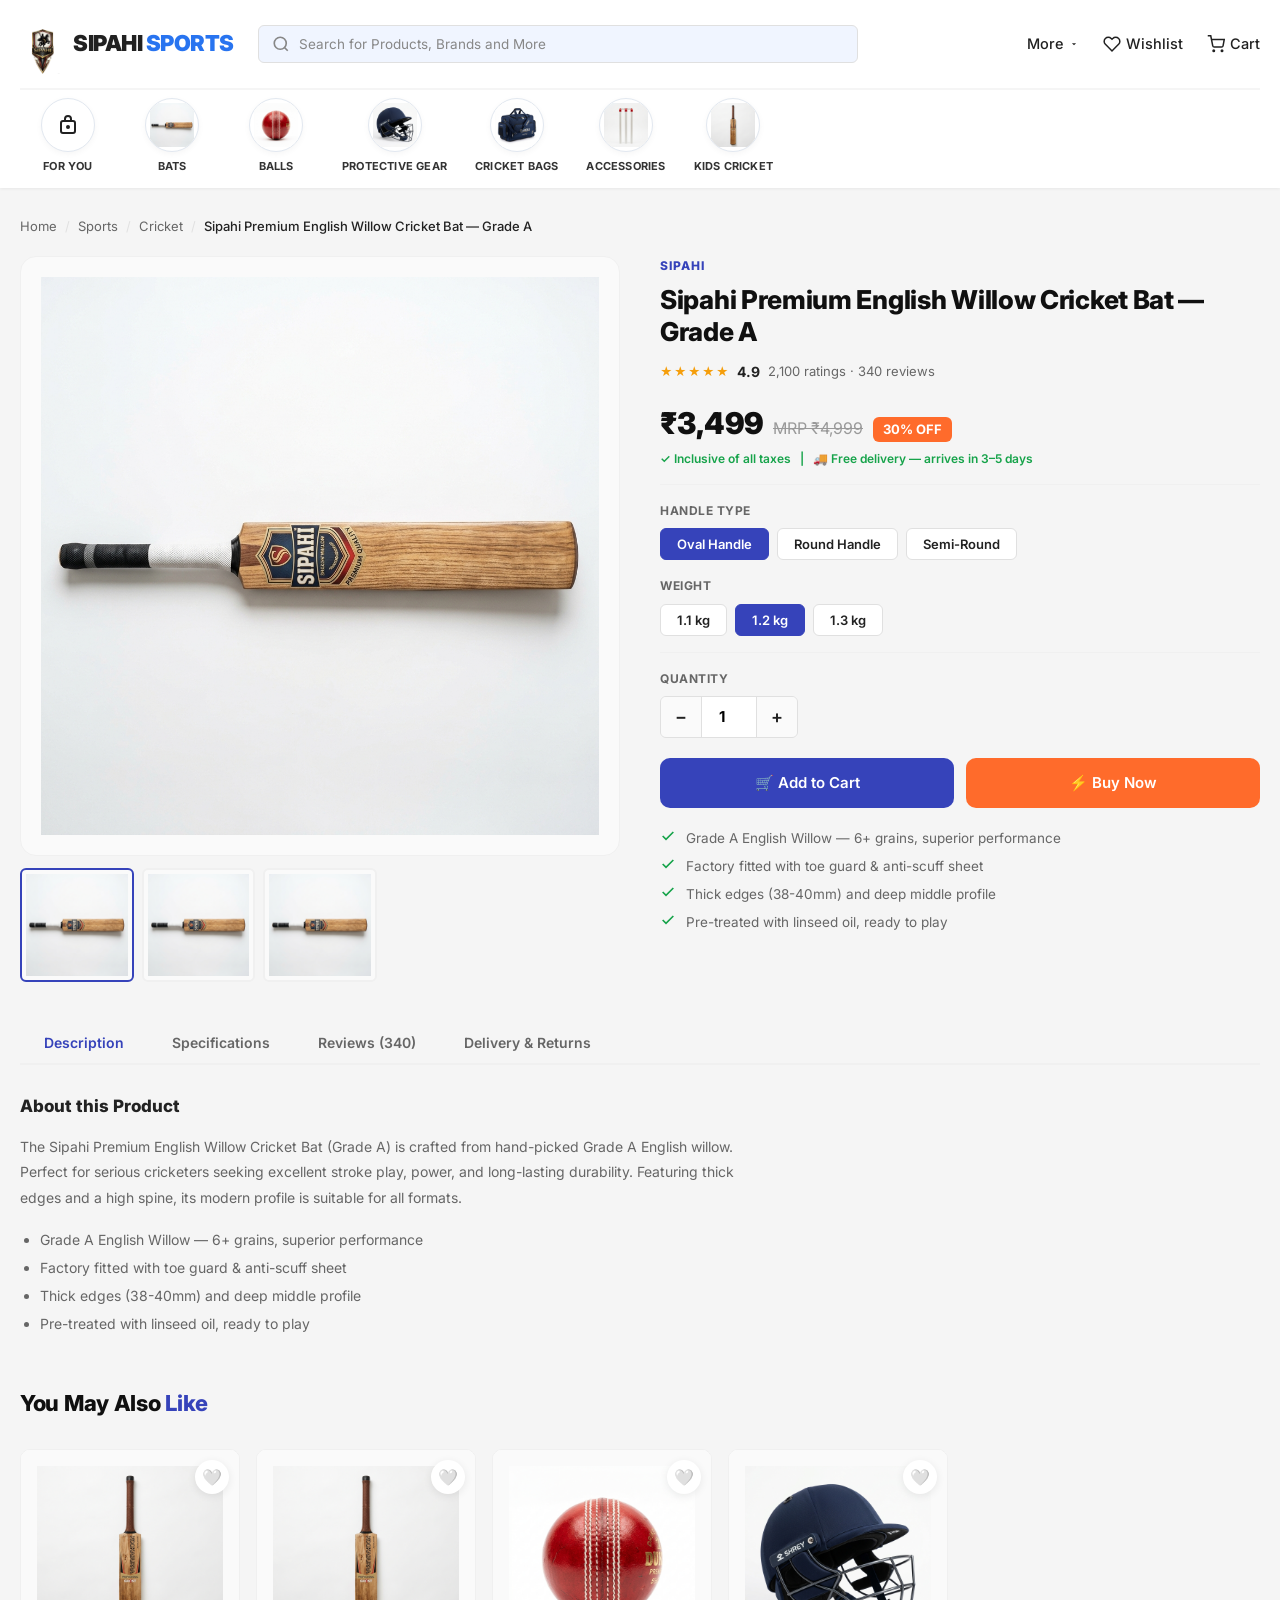
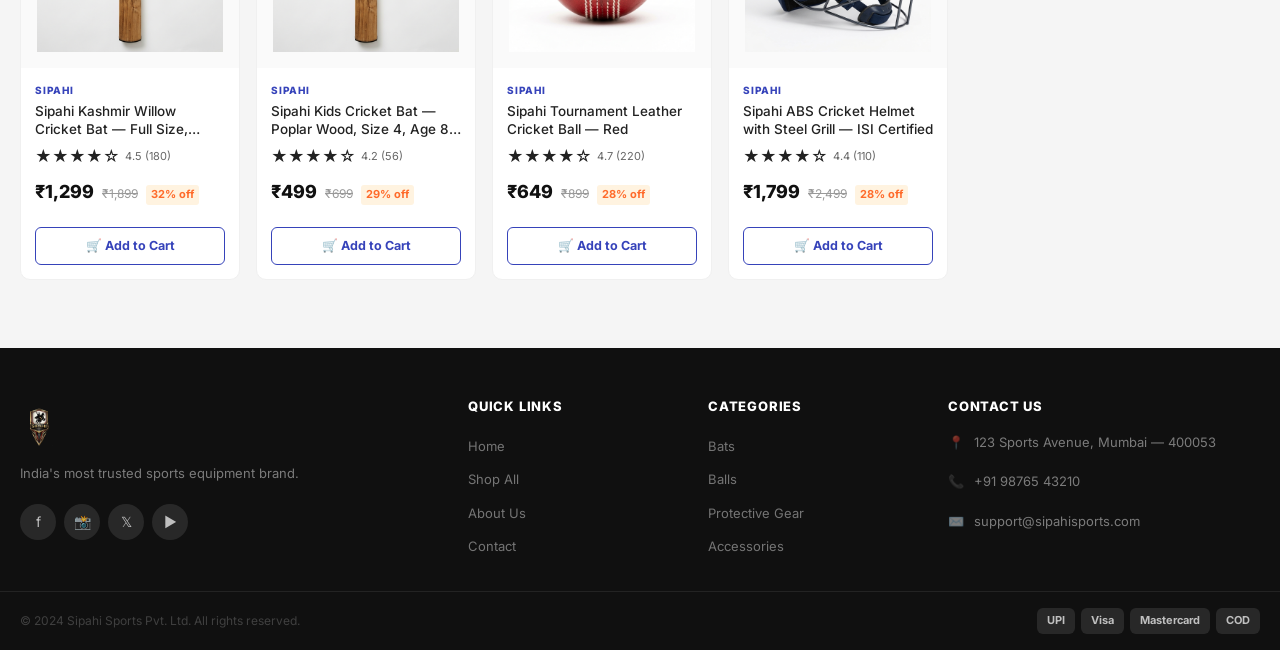
==== shop-detail.html @ c5bd9776 "initial commit: Sipahi Sports website with Flipkart-style design and clean assets" ====
<!DOCTYPE html>
<html lang="en">
<head>
  <meta charset="UTF-8">
  <meta name="viewport" content="width=device-width, initial-scale=1.0">
  <title>Sipahi Premium English Willow Cricket Bat — Sipahi Sports</title>
  <meta name="description" content="Buy the Sipahi Premium English Willow Cricket Bat Grade A online. Professional-grade bat with toe guard, anti-scuff sheet, and 2-year warranty. ₹3,499.">
  <link rel="icon" href="images/icon/favicon.png">
  <link rel="stylesheet" href="stylesheets/sipahi.css">
</head>
<body>

<div class="toast-container" id="toast-container"></div>

<!-- ── HEADER ── -->
<header class="site-header" id="site-header">
  <div class="container">
    <!-- Main Header Row -->
    <div class="header-main">
      <div class="header-inner">
        <!-- Brand Logo (Flipkart-style but for Sipahi Sports) -->
        <a href="index.html" class="site-logo">
          <img src="images/logo-client.png" alt="Sipahi Sports" style="height:60px;" onerror="this.style.display='none'">
          <span class="site-logo-text" style="display:inline-block; font-size:22px; font-weight:900; letter-spacing:-0.5px; color:#212121; margin-left:8px;">SIPAHI <span style="color:#2874f0;">SPORTS</span></span>
        </a>

        <!-- Hamburger menu for mobile navigation -->
        <button class="mobile-toggle" id="mobile-toggle" aria-label="Menu" style="display:none;">
          <span></span><span></span><span></span>
        </button>

        <!-- Search Bar -->
        <div class="header-search-wrapper">
          <svg class="header-search-icon" width="18" height="18" fill="none" stroke="currentColor" stroke-width="2.2" viewBox="0 0 24 24"><circle cx="11" cy="11" r="8"/><line x1="21" y1="21" x2="16.65" y2="16.65"/></svg>
          <input type="text" class="header-search-input" id="header-search" placeholder="Search for Products, Brands and More" autocomplete="off">
        </div>

        <!-- Header Actions (More, Wishlist, Cart) -->
        <div class="header-actions-flip">
          <!-- More Dropdown -->
          <div class="action-item-flip more-dropdown-wrapper">
            <span>More</span>
            <svg class="arrow-down" width="10" height="10" fill="currentColor" viewBox="0 0 24 24"><path d="M7 10l5 5 5-5H7z"/></svg>
            <div class="dropdown-menu-flip">
              <a href="contact.html">Customer Care</a>
              <a href="about.html">About Us</a>
              <a href="contact.html">Contact Us</a>
            </div>
          </div>

          <!-- Wishlist Icon -->
          <a href="wishlist.html" class="action-item-flip wishlist-action-flip">
            <svg width="20" height="20" fill="none" stroke="currentColor" stroke-width="2" viewBox="0 0 24 24">
              <path d="M20.84 4.61a5.5 5.5 0 0 0-7.78 0L12 5.67l-1.06-1.06a5.5 5.5 0 0 0-7.78 7.78l1.06 1.06L12 21.23l7.78-7.78 1.06-1.06a5.5 5.5 0 0 0 0-7.78z"/>
            </svg>
            <span>Wishlist</span>
            <span class="wishlist-badge-flip" id="wishlist-count" style="display:none">0</span>
          </a>

          <!-- Cart Icon -->
          <a href="view-cart.html" class="action-item-flip cart-action-flip">
            <svg width="20" height="20" fill="none" stroke="currentColor" stroke-width="2" viewBox="0 0 24 24"><circle cx="9" cy="21" r="1"/><circle cx="20" cy="21" r="1"/><path d="M1 1h4l2.68 13.39a2 2 0 0 0 2 1.61h9.72a2 2 0 0 0 2-1.61L23 6H6"/></svg>
            <span>Cart</span>
            <span class="cart-badge-flip" id="cart-count" style="display:none">0</span>
          </a>
        </div>
      </div>
    </div>

    <!-- Row 3: Categories Bar (sub-nav) -->
    <nav class="sub-nav">
      <ul class="sub-nav-list-flip">
        <li>
          <a href="index.html" class="category-item-flip ">
            <div class="icon-wrapper">
              <svg viewBox="0 0 24 24" width="24" height="24" stroke="currentColor">
                <rect x="5" y="8" width="14" height="12" rx="2" ry="2" />
                <path d="M9 8V6a3 3 0 0 1 6 0v2" stroke="#212121" stroke-width="2" />
                <circle cx="12" cy="14" r="2" fill="#212121" stroke="none" />
              </svg>
            </div>
            <span class="category-label">For You</span>
          </a>
        </li>
        <li>
          <a href="shop-list.html?cat=bats" class="category-item-flip ">
            <div class="icon-wrapper">
              <img src="images/product/cricket-bat.png" alt="Bats" />
            </div>
            <span class="category-label">Bats</span>
          </a>
        </li>
        <li>
          <a href="shop-list.html?cat=balls" class="category-item-flip ">
            <div class="icon-wrapper">
              <img src="images/product/cricket-ball.png" alt="Balls" />
            </div>
            <span class="category-label">Balls</span>
          </a>
        </li>
        <li>
          <a href="shop-list.html?cat=protective" class="category-item-flip ">
            <div class="icon-wrapper">
              <img src="images/product/cricket-helmet.png" alt="Protective Gear" />
            </div>
            <span class="category-label">Protective Gear</span>
          </a>
        </li>
        <li>
          <a href="shop-list.html?cat=bags" class="category-item-flip ">
            <div class="icon-wrapper">
              <img src="images/product/cricket-bag.png" alt="Cricket Bags" />
            </div>
            <span class="category-label">Cricket Bags</span>
          </a>
        </li>
        <li>
          <a href="shop-list.html?cat=accessories" class="category-item-flip ">
            <div class="icon-wrapper">
              <img src="images/product/cricket-stumps.png" alt="Accessories" />
            </div>
            <span class="category-label">Accessories</span>
          </a>
        </li>
        <li>
          <a href="shop-list.html?cat=kids" class="category-item-flip ">
            <div class="icon-wrapper">
              <img src="images/product/cricket-bat-kw.png" alt="Kids Cricket" />
            </div>
            <span class="category-label">Kids Cricket</span>
          </a>
        </li>
      </ul>
    </nav>
  </div>
</header>

<div class="mobile-nav" id="mobile-nav">
  <div class="mobile-nav-overlay"></div>
  <div class="mobile-nav-drawer">
    <div class="mobile-nav-close"><button id="mobile-nav-close" class="btn btn-ghost btn-sm">✕ Close</button></div>
    <ul>
      <li><a href="index.html">🏠 Home</a></li>
      <li><a href="shop-list.html">🏷️ All Sports</a></li>
      <li><a href="shop-list.html?cat=cricket">🏏 Cricket</a></li>
      <li><a href="view-cart.html">🛒 My Cart</a></li>
    </ul>
  </div>
</div>

<!-- ── PRODUCT DETAIL ── -->
<main class="detail-page">
  <div class="container">

    <!-- Breadcrumb -->
    <div class="breadcrumb">
      <a href="index.html">Home</a>
      <span class="sep">/</span>
      <a href="shop-list.html">Sports</a>
      <span class="sep">/</span>
      <a href="shop-list.html?cat=cricket">Cricket</a>
      <span class="sep">/</span>
      <span class="current">Premium English Willow Cricket Bat</span>
    </div>

    <div class="detail-layout">

      <!-- ── GALLERY ── -->
      <div class="gallery-section">
        <div class="gallery-main">
          <img src="images/product/product-detail-1.jpg" alt="Sipahi Premium English Willow Cricket Bat" id="gallery-main-img">
        </div>
        <div class="gallery-thumbs">
          <div class="gallery-thumb active" data-src="images/product/product-detail-1.jpg">
            <img src="images/product/product-detail-1.jpg" alt="View 1">
          </div>
          <div class="gallery-thumb" data-src="images/product/product-detail-2.jpg">
            <img src="images/product/product-detail-2.jpg" alt="View 2">
          </div>
          <div class="gallery-thumb" data-src="images/product/product-detail-3.jpg">
            <img src="images/product/product-detail-3.jpg" alt="View 3">
          </div>
          <div class="gallery-thumb" data-src="images/product/product-detail-4.jpg">
            <img src="images/product/product-detail-4.jpg" alt="View 4">
          </div>
          <div class="gallery-thumb" data-src="images/product/product-detail-5.jpg">
            <img src="images/product/product-detail-5.jpg" alt="View 5">
          </div>
        </div>
      </div>

      <!-- ── PRODUCT INFO ── -->
      <div class="detail-info" data-product="p1">
        <p class="detail-brand">SIPAHI</p>
        <h1 class="detail-name">Premium English Willow Cricket Bat — Grade A, Full Size</h1>

        <div class="detail-rating">
          <div class="stars">
            <span class="star filled">★</span><span class="star filled">★</span><span class="star filled">★</span><span class="star filled">★</span><span class="star filled">★</span>
          </div>
          <span style="font-size:14px;font-weight:700">4.9</span>
          <span style="font-size:13px;color:var(--text-muted)">2,100 ratings · 340 reviews</span>
        </div>

        <div class="detail-price">
          <span class="detail-price-now">₹3,499</span>
          <span class="detail-price-mrp">MRP ₹4,999</span>
          <span class="detail-price-off">30% OFF</span>
        </div>
        <p style="font-size:12px;color:var(--success);font-weight:600;margin-top:-14px;margin-bottom:16px">
          ✓ Inclusive of all taxes &nbsp; | &nbsp; 🚚 Free delivery — arrives in 3–5 days
        </p>

        <div class="detail-divider"></div>

        <!-- Handle Type -->
        <p class="variant-label">Handle Type</p>
        <div class="variant-options">
          <button class="variant-btn active">Oval Handle</button>
          <button class="variant-btn">Round Handle</button>
          <button class="variant-btn">Semi-Round</button>
        </div>

        <!-- Weight -->
        <p class="variant-label">Weight</p>
        <div class="variant-options">
          <button class="variant-btn">1.1 kg</button>
          <button class="variant-btn active">1.2 kg</button>
          <button class="variant-btn">1.3 kg</button>
        </div>

        <div class="detail-divider"></div>

        <!-- Quantity -->
        <p class="qty-label">Quantity</p>
        <div class="qty-picker" data-qty-picker>
          <button class="qty-btn" data-qty-minus>−</button>
          <input class="qty-val" type="number" value="1" min="1" max="99" data-qty-val>
          <button class="qty-btn" data-qty-plus>+</button>
        </div>

        <!-- CTA Buttons -->
        <div class="detail-actions">
        <button class="btn btn-primary btn-lg" id="detail-add-cart"
          data-product-id="p1"
          data-product-name="Sipahi Premium English Willow Cricket Bat Grade A"
          data-product-price="3499"
          data-product-mrp="4999"
          data-product-img="images/product/cricket-bat.png">
          🛒 Add to Cart
        </button>
          <button class="btn btn-accent btn-lg" onclick="window.location.href='check-out.html'">
            ⚡ Buy Now
          </button>
        </div>

        <!-- Features -->
        <div class="detail-features">
          <div class="detail-feature">
            <svg width="16" height="16" fill="none" stroke="currentColor" stroke-width="2.5" viewBox="0 0 24 24"><polyline points="20 6 9 17 4 12"/></svg>
            <span>Grade A English Willow — 6+ grains, superior performance</span>
          </div>
          <div class="detail-feature">
            <svg width="16" height="16" fill="none" stroke="currentColor" stroke-width="2.5" viewBox="0 0 24 24"><polyline points="20 6 9 17 4 12"/></svg>
            <span>Factory fitted with toe guard &amp; anti-scuff sheet</span>
          </div>
          <div class="detail-feature">
            <svg width="16" height="16" fill="none" stroke="currentColor" stroke-width="2.5" viewBox="0 0 24 24"><polyline points="20 6 9 17 4 12"/></svg>
            <span>Free delivery on orders above ₹999</span>
          </div>
          <div class="detail-feature">
            <svg width="16" height="16" fill="none" stroke="currentColor" stroke-width="2.5" viewBox="0 0 24 24"><polyline points="20 6 9 17 4 12"/></svg>
            <span>30-day easy returns &amp; 2-year manufacturer warranty</span>
          </div>
          <div class="detail-feature">
            <svg width="16" height="16" fill="none" stroke="currentColor" stroke-width="2.5" viewBox="0 0 24 24"><polyline points="20 6 9 17 4 12"/></svg>
            <span>Linseed oil pre-treated, ready to play</span>
          </div>
        </div>

      </div><!-- /detail-info -->
    </div><!-- /detail-layout -->

    <!-- ── TABS ── -->
    <div class="detail-tabs">
      <div class="tab-list" data-tab-group="product-tabs">
        <button class="tab-btn active" data-tab-btn="description">Description</button>
        <button class="tab-btn" data-tab-btn="specs">Specifications</button>
        <button class="tab-btn" data-tab-btn="reviews">Reviews (340)</button>
        <button class="tab-btn" data-tab-btn="delivery">Delivery & Returns</button>
      </div>

      <!-- Description -->
      <div class="tab-panel active" data-tab-panel="product-tabs" data-tab="description">
        <div style="max-width:720px">
          <h3 style="font-size:17px;font-weight:800;margin-bottom:14px">About this Bat</h3>
          <p style="font-size:14px;color:var(--text-muted);line-height:1.8;margin-bottom:16px">
            The <strong>Sipahi Premium English Willow Cricket Bat Grade A</strong> is crafted from hand-picked Grade A English willow sourced from the finest suppliers. It's designed for serious cricketers who demand superior stroke play, better wood quality, and greater longevity.
          </p>
          <p style="font-size:14px;color:var(--text-muted);line-height:1.8;margin-bottom:16px">
            Each bat undergoes a rigorous 14-step quality check before it reaches you. The thick edges and a high spine profile make this bat perfect for modern T20 stroke play while maintaining the classic driving capability needed for Test cricket.
          </p>
          <ul style="font-size:14px;color:var(--text-muted);line-height:2;padding-left:20px;list-style:disc">
            <li>Premium Grade A English willow with 6+ grains</li>
            <li>High spine profile for maximum power</li>
            <li>Factory fitted anti-scuff sheet & toe guard</li>
            <li>Pre-oiled with natural linseed oil</li>
            <li>Comes with protective bag & bat cover</li>
            <li>Suitable for leather ball cricket</li>
            <li>Knocking recommended before use</li>
          </ul>
        </div>
      </div>

      <!-- Specs -->
      <div class="tab-panel" data-tab-panel="product-tabs" data-tab="specs">
        <table class="specs-table" style="max-width:640px">
          <tbody>
            <tr><td>Brand</td><td>Sipahi Sports</td></tr>
            <tr><td>Material</td><td>Grade A English Willow</td></tr>
            <tr><td>Size</td><td>Full Size (Size 6 / Men's)</td></tr>
            <tr><td>Weight</td><td>1.1 kg / 1.2 kg / 1.3 kg (choose above)</td></tr>
            <tr><td>Handle Type</td><td>Oval / Round / Semi-Round</td></tr>
            <tr><td>Spine Height</td><td>High Spine (58–62mm)</td></tr>
            <tr><td>Edges</td><td>42–44mm</td></tr>
            <tr><td>Grains</td><td>6+ grains</td></tr>
            <tr><td>Toe Guard</td><td>Yes, factory-fitted</td></tr>
            <tr><td>Anti-Scuff Sheet</td><td>Yes, transparent PVC</td></tr>
            <tr><td>Grip</td><td>Premium octopus grip</td></tr>
            <tr><td>Suitable For</td><td>Leather ball cricket (club / professional)</td></tr>
            <tr><td>Warranty</td><td>2 Years (manufacturing defects)</td></tr>
            <tr><td>Country of Origin</td><td>India</td></tr>
            <tr><td>SKU</td><td>SIP-CRK-BAT-001-A</td></tr>
          </tbody>
        </table>
      </div>

      <!-- Reviews -->
      <div class="tab-panel" data-tab-panel="product-tabs" data-tab="reviews">
        <!-- Summary -->
        <div style="display:flex;gap:32px;align-items:center;margin-bottom:28px;padding:20px;background:var(--bg-section);border-radius:var(--radius-md);flex-wrap:wrap">
          <div style="text-align:center">
            <div style="font-size:56px;font-weight:900;color:var(--dark);line-height:1">4.9</div>
            <div class="stars" style="justify-content:center;font-size:18px;margin:6px 0">
              <span class="star filled">★</span><span class="star filled">★</span><span class="star filled">★</span><span class="star filled">★</span><span class="star filled">★</span>
            </div>
            <div style="font-size:12px;color:var(--text-muted)">2,100 ratings</div>
          </div>
          <div style="flex:1;min-width:200px">
            <div style="display:flex;align-items:center;gap:8px;margin-bottom:6px"><span style="font-size:12px;width:30px">5★</span><div style="flex:1;height:6px;background:var(--border);border-radius:3px;overflow:hidden"><div style="width:85%;height:100%;background:#F59E0B;border-radius:3px"></div></div><span style="font-size:12px;color:var(--text-muted);width:30px">85%</span></div>
            <div style="display:flex;align-items:center;gap:8px;margin-bottom:6px"><span style="font-size:12px;width:30px">4★</span><div style="flex:1;height:6px;background:var(--border);border-radius:3px;overflow:hidden"><div style="width:10%;height:100%;background:#F59E0B;border-radius:3px"></div></div><span style="font-size:12px;color:var(--text-muted);width:30px">10%</span></div>
            <div style="display:flex;align-items:center;gap:8px;margin-bottom:6px"><span style="font-size:12px;width:30px">3★</span><div style="flex:1;height:6px;background:var(--border);border-radius:3px;overflow:hidden"><div style="width:3%;height:100%;background:#F59E0B;border-radius:3px"></div></div><span style="font-size:12px;color:var(--text-muted);width:30px">3%</span></div>
            <div style="display:flex;align-items:center;gap:8px;margin-bottom:6px"><span style="font-size:12px;width:30px">2★</span><div style="flex:1;height:6px;background:var(--border);border-radius:3px;overflow:hidden"><div style="width:1%;height:100%;background:#F59E0B;border-radius:3px"></div></div><span style="font-size:12px;color:var(--text-muted);width:30px">1%</span></div>
            <div style="display:flex;align-items:center;gap:8px"><span style="font-size:12px;width:30px">1★</span><div style="flex:1;height:6px;background:var(--border);border-radius:3px;overflow:hidden"><div style="width:1%;height:100%;background:#F59E0B;border-radius:3px"></div></div><span style="font-size:12px;color:var(--text-muted);width:30px">1%</span></div>
          </div>
        </div>

        <div class="review-card">
          <div class="review-header">
            <img class="reviewer-avatar" src="images/product/review-1.jpg" alt="Rohan Sharma">
            <div>
              <div class="reviewer-name">Rohan Sharma</div>
              <div class="stars" style="font-size:13px"><span class="star filled">★</span><span class="star filled">★</span><span class="star filled">★</span><span class="star filled">★</span><span class="star filled">★</span></div>
              <div class="review-date">Verified Purchase · June 2024</div>
            </div>
          </div>
          <p class="review-body">Excellent bat! The willow quality is outstanding — I can feel the difference from my previous bat immediately. Great pickup weight and the anti-scuff sheet came pre-applied. Highly recommend for any serious cricketer!</p>
        </div>

        <div class="review-card">
          <div class="review-header">
            <img class="reviewer-avatar" src="images/product/review-2.jpg" alt="Priya Patel">
            <div>
              <div class="reviewer-name">Priya Patel</div>
              <div class="stars" style="font-size:13px"><span class="star filled">★</span><span class="star filled">★</span><span class="star filled">★</span><span class="star filled">★</span><span class="star half">★</span></div>
              <div class="review-date">Verified Purchase · May 2024</div>
            </div>
          </div>
          <p class="review-body">Bought this for club cricket and it's been fantastic. The packaging was very professional and the bat came with a protective sleeve. Great value for money at this price point.</p>
        </div>

        <div class="review-card">
          <div class="review-header">
            <img class="reviewer-avatar" src="images/product/review-3.jpg" alt="Arjun Mehta">
            <div>
              <div class="reviewer-name">Arjun Mehta</div>
              <div class="stars" style="font-size:13px"><span class="star filled">★</span><span class="star filled">★</span><span class="star filled">★</span><span class="star filled">★</span><span class="star filled">★</span></div>
              <div class="review-date">Verified Purchase · April 2024</div>
            </div>
          </div>
          <p class="review-body">I've used many bats over the years — this Sipahi Grade A is genuinely one of the best. The grains are perfect, the willow is springy, and the knock-out time was minimal. Delivery was fast too!</p>
        </div>
      </div>

      <!-- Delivery -->
      <div class="tab-panel" data-tab-panel="product-tabs" data-tab="delivery">
        <div style="max-width:600px;display:flex;flex-direction:column;gap:20px">
          <div style="padding:20px;background:var(--bg-section);border-radius:var(--radius-md);border-left:4px solid var(--primary)">
            <h4 style="font-weight:800;margin-bottom:8px">🚚 Delivery</h4>
            <p style="font-size:14px;color:var(--text-muted);line-height:1.7">Free delivery on orders above ₹999. Standard delivery in 3–5 business days across India. Express delivery (1–2 days) available at ₹149 extra for metro cities.</p>
          </div>
          <div style="padding:20px;background:var(--bg-section);border-radius:var(--radius-md);border-left:4px solid var(--success)">
            <h4 style="font-weight:800;margin-bottom:8px">🔄 Returns</h4>
            <p style="font-size:14px;color:var(--text-muted);line-height:1.7">30-day easy return policy. If you're not satisfied for any reason, return the unused product in original packaging for a full refund or exchange. No questions asked.</p>
          </div>
          <div style="padding:20px;background:var(--bg-section);border-radius:var(--radius-md);border-left:4px solid var(--warning)">
            <h4 style="font-weight:800;margin-bottom:8px">🛡️ Warranty</h4>
            <p style="font-size:14px;color:var(--text-muted);line-height:1.7">2-year manufacturer warranty against manufacturing defects. Normal wear and tear, knocking damage, or misuse are not covered under warranty.</p>
          </div>
        </div>
      </div>

    </div><!-- /detail-tabs -->

    <!-- ── RELATED PRODUCTS ── -->
    <div style="margin-top:48px">
      <div class="section-header">
        <h2 class="section-title">You May Also <span>Like</span></h2>
      </div>
      <div class="scroll-products">
        <div class="product-card" data-product="p2">
          <a href="shop-detail.html?id=p2" class="product-link"></a>
          <div class="product-img-wrap"><button class="product-wishlist" data-product-id="p2" data-product-name="Sipahi Tournament Leather Cricket Ball" data-product-price="649" data-product-mrp="899" data-product-img="images/product/cricket-ball.png">🤍</button><img src="images/product/cricket-ball.png" alt="Cricket Ball" loading="lazy"></div>
          <div class="product-body">
            <p class="product-brand">SIPAHI</p><h3 class="product-name">Tournament Leather Cricket Ball</h3>
            <div class="product-price"><span class="price-now">₹649</span><span class="price-mrp">₹899</span></div>
          </div>
          <div class="product-footer"><button class="btn-add-cart" data-product-id="p2" data-product-name="Sipahi Tournament Leather Cricket Ball" data-product-price="649" data-product-mrp="899" data-product-img="images/product/cricket-ball.png">Add to Cart</button></div>
        </div>
        <div class="product-card" data-product="p4">
          <a href="shop-detail.html?id=p4" class="product-link"></a>
          <div class="product-img-wrap"><button class="product-wishlist" data-product-id="p4" data-product-name="Sipahi Leather Batting Gloves" data-product-price="649" data-product-mrp="899" data-product-img="images/product/cricket-gloves.png">🤍</button><img src="images/product/cricket-gloves.png" alt="Batting Gloves" loading="lazy"></div>
          <div class="product-body">
            <p class="product-brand">SIPAHI</p><h3 class="product-name">Leather Batting Gloves</h3>
            <div class="product-price"><span class="price-now">₹649</span><span class="price-mrp">₹899</span></div>
          </div>
          <div class="product-footer"><button class="btn-add-cart" data-product-id="p4" data-product-name="Sipahi Leather Batting Gloves" data-product-price="649" data-product-mrp="899" data-product-img="images/product/cricket-gloves.png">Add to Cart</button></div>
        </div>
        <div class="product-card" data-product="p5">
          <a href="shop-detail.html?id=p5" class="product-link"></a>
          <div class="product-img-wrap"><button class="product-wishlist" data-product-id="p5" data-product-name="Sipahi Pro Batting Pads" data-product-price="999" data-product-mrp="1399" data-product-img="images/product/cricket-pads.png">🤍</button><img src="images/product/cricket-pads.png" alt="Batting Pads" loading="lazy"></div>
          <div class="product-body">
            <p class="product-brand">SIPAHI</p><h3 class="product-name">Pro Batting Pads — EVA Foam</h3>
            <div class="product-price"><span class="price-now">₹999</span><span class="price-mrp">₹1,399</span></div>
          </div>
          <div class="product-footer"><button class="btn-add-cart" data-product-id="p5" data-product-name="Sipahi Pro Batting Pads" data-product-price="999" data-product-mrp="1399" data-product-img="images/product/cricket-pads.png">Add to Cart</button></div>
        </div>
        <div class="product-card" data-product="p3">
          <a href="shop-detail.html?id=p3" class="product-link"></a>
          <div class="product-img-wrap"><button class="product-wishlist" data-product-id="p3" data-product-name="Sipahi ABS Cricket Helmet" data-product-price="1799" data-product-mrp="2499" data-product-img="images/product/cricket-helmet.png">🤍</button><img src="images/product/cricket-helmet.png" alt="Cricket Helmet" loading="lazy"></div>
          <div class="product-body">
            <p class="product-brand">SIPAHI</p><h3 class="product-name">ABS Cricket Helmet with Steel Grill</h3>
            <div class="product-price"><span class="price-now">₹1,799</span><span class="price-mrp">₹2,499</span></div>
          </div>
          <div class="product-footer"><button class="btn-add-cart" data-product-id="p3" data-product-name="Sipahi ABS Cricket Helmet" data-product-price="1799" data-product-mrp="2499" data-product-img="images/product/cricket-helmet.png">Add to Cart</button></div>
        </div>
      </div>
    </div>

  </div><!-- /container -->
</main>

<!-- ── FOOTER ── -->
<footer class="site-footer">
  <div class="footer-top">
    <div class="container">
      <div class="footer-grid">
        <div class="footer-brand">
          <img src="images/logo-client.png" alt="Sipahi Sports">
          <p>India's most trusted sports equipment brand.</p>
          <div class="social-links">
            <a href="#" class="social-link">f</a>
            <a href="#" class="social-link">📸</a>
            <a href="#" class="social-link">𝕏</a>
            <a href="#" class="social-link">▶</a>
          </div>
        </div>
        <div class="footer-col">
          <h4>Quick Links</h4>
          <ul>
            <li><a href="index.html">Home</a></li>
            <li><a href="shop-list.html">Shop All</a></li>
            <li><a href="about.html">About Us</a></li>
            <li><a href="contact.html">Contact</a></li>
          </ul>
        </div>
        <div class="footer-col">
          <h4>Categories</h4>
          <ul>
            <li><a href="shop-list.html?cat=bats">Bats</a></li>
            <li><a href="shop-list.html?cat=balls">Balls</a></li>
            <li><a href="shop-list.html?cat=protective">Protective Gear</a></li>
            <li><a href="shop-list.html?cat=accessories">Accessories</a></li>
          </ul>
        </div>
        <div class="footer-col">
          <h4>Contact Us</h4>
          <address>
            <div class="footer-contact-item"><span>📍</span><span>123 Sports Avenue, Mumbai — 400053</span></div>
            <div class="footer-contact-item"><span>📞</span><span>+91 98765 43210</span></div>
            <div class="footer-contact-item"><span>✉️</span><span>support@sipahisports.com</span></div>
          </address>
        </div>
      </div>
    </div>
  </div>
  <div class="footer-bottom">
    <div class="container" style="display:flex;align-items:center;justify-content:space-between;flex-wrap:wrap;gap:12px">
      <p>© 2024 Sipahi Sports Pvt. Ltd. All rights reserved.</p>
      <div class="footer-payment">
        <span class="payment-chip">UPI</span><span class="payment-chip">Visa</span><span class="payment-chip">Mastercard</span><span class="payment-chip">COD</span>
      </div>
    </div>
  </div>
</footer>

<button class="scroll-top" id="scroll-top" aria-label="Scroll to top">↑</button>
<script src="javascript/sipahi.js"></script>
</body>
</html>
---- stylesheets/sipahi.css ----
/* ============================================================
   SIPAHI SPORTS — Main Stylesheet
   Inspired by Decathlon.in | Modern, Clean, Fast
   ============================================================ */

@import url('https://fonts.googleapis.com/css2?family=Inter:wght@300;400;500;600;700;800;900&display=swap');

/* ── 1. CSS VARIABLES ─────────────────────────────────────── */
:root {
  --primary:       #3643BA;
  --primary-dark:  #2a34a0;
  --primary-light: #eef0fa;
  --accent:        #FF6B2B;
  --accent-dark:   #e05a1e;
  --success:       #16a34a;
  --warning:       #f59e0b;
  --danger:        #dc2626;

  --dark:          #101010;
  --text:          #222222;
  --text-muted:    #666666;
  --text-light:    #999999;

  --bg:            #F5F5F5;
  --bg-section:    #FAFAFA;
  --white:         #FFFFFF;
  --border:        #E0E0E0;
  --border-light:  #F0F0F0;

  --shadow-xs: 0 1px 2px rgba(0,0,0,0.06);
  --shadow-sm: 0 2px 8px rgba(0,0,0,0.08);
  --shadow-md: 0 4px 16px rgba(0,0,0,0.12);
  --shadow-lg: 0 8px 32px rgba(0,0,0,0.16);
  --shadow-xl: 0 16px 48px rgba(0,0,0,0.18);

  --radius-xs: 3px;
  --radius-sm: 6px;
  --radius-md: 10px;
  --radius-lg: 16px;
  --radius-xl: 24px;
  --radius-full: 9999px;

  --transition: all 0.22s ease;
  --transition-slow: all 0.4s ease;

  --font: 'Inter', -apple-system, BlinkMacSystemFont, 'Segoe UI', sans-serif;

  --header-h: 88px;
  --subnav-h: 44px;
  --announce-h: 36px;
  --total-header: calc(var(--header-h) + var(--subnav-h) + var(--announce-h));
}

/* ── 2. RESET & BASE ──────────────────────────────────────── */
*, *::before, *::after { box-sizing: border-box; margin: 0; padding: 0; }

html { scroll-behavior: smooth; font-size: 16px; }

body {
  font-family: var(--font);
  color: var(--text);
  background: var(--bg);
  line-height: 1.6;
  -webkit-font-smoothing: antialiased;
  overflow-x: hidden;
}

a { color: inherit; text-decoration: none; transition: var(--transition); }
a:hover { color: var(--primary); }
img { max-width: 100%; display: block; }
ul { list-style: none; }
button { cursor: pointer; border: none; background: none; font-family: var(--font); }
input, select, textarea { font-family: var(--font); }

/* ── 3. UTILITY CLASSES ───────────────────────────────────── */
.container {
  width: 100%;
  max-width: 1280px;
  margin: 0 auto;
  padding: 0 20px;
}

.sr-only {
  position: absolute; width: 1px; height: 1px; overflow: hidden; clip: rect(0,0,0,0); white-space: nowrap;
}

.badge {
  display: inline-flex;
  align-items: center;
  padding: 2px 8px;
  border-radius: var(--radius-xs);
  font-size: 11px;
  font-weight: 700;
  letter-spacing: 0.3px;
  text-transform: uppercase;
}
.badge-sale   { background: #FFF3CD; color: #92400e; }
.badge-new    { background: #D1FAE5; color: #065f46; }
.badge-hot    { background: #FEE2E2; color: #991b1b; }
.badge-accent { background: var(--accent); color: #fff; }

.btn {
  display: inline-flex;
  align-items: center;
  justify-content: center;
  gap: 8px;
  padding: 10px 22px;
  border-radius: var(--radius-sm);
  font-size: 14px;
  font-weight: 600;
  transition: var(--transition);
  white-space: nowrap;
}
.btn-primary {
  background: var(--primary);
  color: #fff;
}
.btn-primary:hover {
  background: var(--primary-dark);
  color: #fff;
  transform: translateY(-1px);
  box-shadow: var(--shadow-md);
}
.btn-outline {
  background: transparent;
  color: var(--primary);
  border: 1.5px solid var(--primary);
}
.btn-outline:hover {
  background: var(--primary);
  color: #fff;
}
.btn-accent {
  background: var(--accent);
  color: #fff;
}
.btn-accent:hover {
  background: var(--accent-dark);
  color: #fff;
}
.btn-ghost {
  background: transparent;
  color: var(--text-muted);
  border: 1.5px solid var(--border);
}
.btn-ghost:hover {
  border-color: var(--primary);
  color: var(--primary);
}
.btn-lg  { padding: 14px 32px; font-size: 15px; border-radius: var(--radius-md); }
.btn-sm  { padding: 7px 14px; font-size: 12px; }
.btn-full { width: 100%; }

.section-header {
  display: flex;
  align-items: center;
  justify-content: space-between;
  margin-bottom: 28px;
  gap: 12px;
}
.section-title {
  font-size: 22px;
  font-weight: 800;
  color: var(--dark);
  letter-spacing: -0.3px;
}
.section-title span { color: var(--primary); }
.section-link {
  font-size: 13px;
  font-weight: 600;
  color: var(--primary);
  display: flex;
  align-items: center;
  gap: 4px;
}
.section-link:hover { color: var(--primary-dark); }

/* ── 4. ANNOUNCEMENT BAR ─────────────────────────────────── */
.announcement-bar {
  background: var(--primary);
  color: #fff;
  text-align: center;
  padding: 0 20px;
  height: var(--announce-h);
  display: flex;
  align-items: center;
  justify-content: center;
  font-size: 12.5px;
  font-weight: 500;
  letter-spacing: 0.2px;
  position: relative;
  z-index: 1001;
}
.announcement-bar a { color: #fff; text-decoration: underline; }

/* ── 5. HEADER (FLIPKART STYLE REDESIGN) ──────────────────── */
.site-header {
  position: sticky;
  top: 0;
  z-index: 1000;
  background: #fff;
  box-shadow: 0 1px 3px rgba(0,0,0,0.06);
  font-family: var(--font);
}

/* Main Navbar */
.header-main {
  padding: 14px 0; /* Slightly increased vertical padding for larger logo */
  display: flex;
  align-items: center;
  border-bottom: 1px solid #f5f5f5;
}
.header-inner {
  display: flex;
  align-items: center;
  width: 100%;
  gap: 24px;
}

/* Logo */
.site-logo {
  flex-shrink: 0;
  display: flex;
  align-items: center;
  gap: 0;
  text-decoration: none;
}
.site-logo img {
  height: 60px; /* Enlarged brand logo as requested */
  width: auto;
  object-fit: contain;
  display: block;
}

/* Search Bar Wrapper */
.header-search-wrapper {
  flex: 1;
  position: relative;
  max-width: 600px;
}
.header-search-icon {
  position: absolute;
  left: 14px;
  top: 50%;
  transform: translateY(-50%);
  color: #878787;
  pointer-events: none;
}
.header-search-input {
  width: 100%;
  height: 38px;
  padding: 0 16px 0 40px;
  border: 1px solid #e0e0e0;
  border-radius: 6px;
  font-size: 13.5px;
  background: #f0f5ff;
  color: #212121;
  outline: none;
  transition: all 0.2s ease;
}
.header-search-input:focus {
  background: #fff;
  border-color: #2874f0;
  box-shadow: 0 0 4px rgba(40,116,240,0.2);
}
.header-search-input::placeholder {
  color: #878787;
}

/* Actions */
.header-actions-flip {
  display: flex;
  align-items: center;
  gap: 24px;
  margin-left: auto;
}
.action-item-flip {
  display: flex;
  align-items: center;
  gap: 5px;
  color: #212121;
  font-size: 14.5px;
  font-weight: 500;
  cursor: pointer;
  position: relative;
  padding: 8px 0;
  transition: var(--transition);
}
.action-item-flip:hover {
  color: #2874f0;
}
.action-item-flip svg {
  width: 18px;
  height: 18px;
  stroke-width: 2px;
}
.action-item-flip .arrow-down {
  width: 10px;
  height: 10px;
  transition: transform 0.2s ease;
}
.action-item-flip:hover .arrow-down {
  transform: rotate(180deg);
}

/* Dropdown styling */
.dropdown-menu-flip {
  position: absolute;
  top: 100%;
  left: 50%;
  transform: translateX(-50%) translateY(10px);
  background: #fff;
  border-radius: 8px;
  box-shadow: 0 4px 16px rgba(0,0,0,0.12);
  border: 1px solid #e2e8f0;
  min-width: 150px;
  opacity: 0;
  visibility: hidden;
  transition: all 0.2s ease;
  z-index: 1002;
  overflow: hidden;
  padding: 4px 0;
}
.action-item-flip:hover .dropdown-menu-flip {
  opacity: 1;
  visibility: visible;
  transform: translateX(-50%) translateY(0);
}
.dropdown-menu-flip a {
  display: block;
  padding: 10px 16px;
  font-size: 13px;
  color: #333;
  font-weight: 500;
  transition: background 0.15s ease;
  white-space: nowrap;
}
.dropdown-menu-flip a:hover {
  background: #f0f5ff;
  color: #2874f0;
}

/* Cart & Wishlist Specific badges */
.cart-action-flip,
.wishlist-action-flip {
  position: relative;
  text-decoration: none;
}
.cart-badge-flip,
.wishlist-badge-flip {
  position: absolute;
  top: -2px;
  left: 10px;
  background: #ff6b2b;
  color: #fff;
  font-size: 9px;
  font-weight: 700;
  min-width: 16px;
  height: 16px;
  border-radius: 50%;
  display: flex;
  align-items: center;
  justify-content: center;
  padding: 0 3px;
  box-shadow: 0 1px 2px rgba(0,0,0,0.2);
}

/* Mobile Toggle in Header */
.mobile-toggle {
  display: none;
  flex-direction: column;
  gap: 4px;
  padding: 6px;
  cursor: pointer;
  background: transparent;
  border: none;
}
.mobile-toggle span {
  display: block;
  width: 20px;
  height: 2px;
  background: #212121;
  border-radius: 2px;
  transition: var(--transition);
}
.mobile-toggle.open span:nth-child(1) { transform: rotate(45deg) translate(4px,4px); }
.mobile-toggle.open span:nth-child(2) { opacity: 0; }
.mobile-toggle.open span:nth-child(3) { transform: rotate(-45deg) translate(4px,-4px); }

/* Category Sub Nav */
.sub-nav {
  background: #fff;
  border-top: 1px solid #f5f5f5;
  overflow-x: auto;
  scrollbar-width: none; /* Hide scrollbar for Firefox */
  padding: 8px 0 4px;
}
.sub-nav::-webkit-scrollbar {
  display: none; /* Hide scrollbar for Chrome, Safari and Opera */
}
.sub-nav-list-flip {
  display: flex;
  justify-content: flex-start; /* Start from the logo's bottom edge (left-aligned) */
  align-items: center;
  gap: 28px; /* Professional spacing between items */
  list-style: none;
  padding: 0 10px; /* Slight padding to align with logo's left edge */
  margin: 0;
  width: 100%;
}
.category-item-flip {
  display: flex;
  flex-direction: column;
  align-items: center;
  gap: 6px;
  text-align: center;
  cursor: pointer;
  position: relative;
  padding-bottom: 8px;
  text-decoration: none;
  min-width: 76px;
  transition: var(--transition);
}
.category-item-flip .icon-wrapper {
  position: relative;
  display: flex;
  align-items: center;
  justify-content: center;
  width: 54px; /* Circular wrapper size */
  height: 54px;
  border-radius: 50%; /* Perfect circle */
  border: 1px solid #e2e8f0; /* Soft border */
  background: #ffffff; /* White background */
  overflow: hidden;
  transition: all 0.22s ease;
  box-shadow: 0 2px 6px rgba(0,0,0,0.04);
}
/* Hover and Active border highlights */
.category-item-flip.active .icon-wrapper,
.category-item-flip:hover .icon-wrapper {
  border-color: #2874f0;
  box-shadow: 0 2px 10px rgba(40,116,240,0.15);
  transform: translateY(-2px);
}
.category-item-flip img {
  width: 100%;
  height: 100%;
  object-fit: contain; /* Fit product transparent image nicely */
  padding: 4px; /* Padding inside circle */
  transition: transform 0.22s ease;
}
.category-item-flip:hover img {
  transform: scale(1.08);
}
.category-item-flip svg {
  width: 24px;
  height: 24px;
  stroke: #212121; /* Black SVG icons for For You, About Us, Contact */
  stroke-width: 2;
  fill: none;
  transition: all 0.22s ease;
}
.category-item-flip:hover svg {
  stroke: #2874f0;
  transform: scale(1.08);
}
.category-item-flip .category-label {
  font-size: 11px;
  font-weight: 700;
  color: #333333;
  text-transform: uppercase; /* Match standard Flipkart uppercase styles */
  letter-spacing: 0.2px;
  white-space: nowrap;
  transition: var(--transition);
}
.category-item-flip.active .category-label {
  color: #2874f0;
}
/* Bottom line for active/hover */
.category-item-flip::after {
  content: '';
  position: absolute;
  bottom: 0;
  left: 50%;
  transform: translateX(-50%);
  width: 0;
  height: 3px;
  background: #2874f0;
  border-radius: 3px 3px 0 0;
  transition: width 0.2s ease;
}
.category-item-flip.active::after,
.category-item-flip:hover::after {
  width: 80%;
}

@media (max-width: 991px) {
  .sub-nav-list-flip {
    justify-content: flex-start;
    gap: 16px;
  }
}

@media (max-width: 768px) {
  .header-top-bar {
    display: none;
  }
  .header-inner {
    flex-wrap: wrap;
    gap: 12px;
    justify-content: space-between;
  }
  .site-logo {
    order: 1;
  }
  .header-actions-flip {
    order: 2;
    gap: 16px;
    margin-left: 0;
  }
  .action-item-flip span, 
  .action-item-flip .arrow-down {
    display: none; /* Hide text, show only icon on mobile */
  }
  .mobile-toggle {
    display: flex !important;
    order: 3;
    margin-left: 4px;
  }
  .header-search-wrapper {
    order: 4;
    width: 100%;
    max-width: none;
    margin-top: 4px;
  }
  .sub-nav {
    padding: 8px 0;
  }
  .sub-nav-list-flip {
    gap: 12px;
  }
  .category-item-flip {
    min-width: 72px;
  }
  .category-item-flip svg {
    width: 24px;
    height: 24px;
  }
  .category-item-flip .category-label {
    font-size: 10px;
  }
}

/* ── 7. MOBILE NAV DRAWER ────────────────────────────────── */
.mobile-nav {
  display: none;
  position: fixed;
  top: 0; left: 0;
  width: 100%; height: 100%;
  z-index: 9999;
}
.mobile-nav-overlay {
  position: absolute;
  inset: 0;
  background: rgba(0,0,0,0.5);
}
.mobile-nav-drawer {
  position: absolute;
  top: 0; left: 0;
  width: 300px;
  height: 100%;
  background: #fff;
  overflow-y: auto;
  padding: 20px;
  transform: translateX(-100%);
  transition: transform 0.3s ease;
}
.mobile-nav.open { display: block; }
.mobile-nav.open .mobile-nav-drawer { transform: translateX(0); }
.mobile-nav-close {
  display: flex;
  justify-content: flex-end;
  margin-bottom: 20px;
}
.mobile-nav ul { display: flex; flex-direction: column; gap: 4px; }
.mobile-nav ul a {
  display: block;
  padding: 12px 16px;
  border-radius: var(--radius-sm);
  font-size: 15px;
  font-weight: 500;
  color: var(--text);
}
.mobile-nav ul a:hover { background: var(--primary-light); color: var(--primary); }

/* ── 8. HERO CAROUSEL ────────────────────────────────────── */
.hero-carousel {
  position: relative;
  overflow: hidden;
  background: var(--dark);
  border-radius: 0;
}
.hero-track {
  display: flex;
  transition: transform 0.5s cubic-bezier(0.25, 0.46, 0.45, 0.94);
}
.hero-slide {
  min-width: 100%;
  position: relative;
  height: 480px;
  overflow: hidden;
}
.hero-slide img {
  width: 100%;
  height: 100%;
  object-fit: cover;
  object-position: center;
}
.hero-slide-content {
  position: absolute;
  inset: 0;
  background: linear-gradient(to right, rgba(0,0,0,0.65) 0%, rgba(0,0,0,0.2) 60%, transparent 100%);
  display: flex;
  align-items: center;
  padding: 0 60px;
}
.hero-text { max-width: 480px; }
.hero-eyebrow {
  font-size: 12px;
  font-weight: 700;
  color: var(--accent);
  letter-spacing: 2px;
  text-transform: uppercase;
  margin-bottom: 10px;
}
.hero-title {
  font-size: 46px;
  font-weight: 900;
  color: #fff;
  line-height: 1.1;
  letter-spacing: -1px;
  margin-bottom: 16px;
}
.hero-subtitle {
  font-size: 15px;
  color: rgba(255,255,255,0.85);
  margin-bottom: 28px;
  line-height: 1.5;
}
.hero-price {
  display: flex;
  align-items: baseline;
  gap: 10px;
  margin-bottom: 24px;
}
.hero-price-label { font-size: 13px; color: rgba(255,255,255,0.7); }
.hero-price-value {
  font-size: 32px;
  font-weight: 900;
  color: #fff;
}

/* Carousel controls */
.carousel-btn {
  position: absolute;
  top: 50%;
  transform: translateY(-50%);
  width: 44px;
  height: 44px;
  border-radius: 50%;
  background: rgba(255,255,255,0.92);
  color: var(--dark);
  display: flex;
  align-items: center;
  justify-content: center;
  box-shadow: var(--shadow-md);
  transition: var(--transition);
  z-index: 10;
  font-size: 18px;
}
.carousel-btn:hover { background: #fff; box-shadow: var(--shadow-lg); transform: translateY(-50%) scale(1.08); }
.carousel-prev { left: 16px; }
.carousel-next { right: 16px; }

.carousel-dots {
  position: absolute;
  bottom: 20px;
  left: 50%;
  transform: translateX(-50%);
  display: flex;
  gap: 8px;
}
.carousel-dot {
  width: 8px;
  height: 8px;
  border-radius: 50%;
  background: rgba(255,255,255,0.5);
  transition: var(--transition);
  cursor: pointer;
}
.carousel-dot.active {
  background: #fff;
  width: 24px;
  border-radius: var(--radius-full);
}

/* ── 9. CATEGORY SECTION ─────────────────────────────────── */
.categories-section { padding: 40px 0; background: #fff; }

.categories-grid {
  display: grid;
  grid-template-columns: repeat(7, 1fr);
  gap: 12px;
}

.category-card {
  display: flex;
  flex-direction: column;
  align-items: center;
  gap: 10px;
  padding: 16px 8px;
  border-radius: var(--radius-md);
  border: 1.5px solid var(--border);
  background: #fff;
  transition: var(--transition);
  cursor: pointer;
  text-align: center;
}
.category-card:hover {
  border-color: var(--primary);
  background: var(--primary-light);
  transform: translateY(-3px);
  box-shadow: var(--shadow-md);
}
.category-icon {
  width: 72px;
  height: 72px;
  border-radius: var(--radius-md);
  overflow: hidden;
  flex-shrink: 0;
}
.category-icon img {
  width: 100%;
  height: 100%;
  object-fit: cover;
}
.category-name {
  font-size: 12px;
  font-weight: 700;
  color: var(--text);
  text-transform: uppercase;
  letter-spacing: 0.3px;
  line-height: 1.2;
}
.category-card:hover .category-name { color: var(--primary); }

/* ── 10. PRODUCT SECTION / GRID ──────────────────────────── */
.products-section { padding: 40px 0; background: var(--bg); }
.products-grid {
  display: grid;
  grid-template-columns: repeat(4, 1fr);
  gap: 16px;
}

.product-card {
  background: #fff;
  border-radius: var(--radius-md);
  overflow: hidden;
  border: 1px solid var(--border-light);
  transition: var(--transition);
  position: relative;
  display: flex;
  flex-direction: column;
}
.product-card:hover {
  box-shadow: var(--shadow-lg);
  transform: translateY(-4px);
  border-color: var(--border);
}

/* Full-card clickable link overlay */
.product-link {
  position: absolute;
  inset: 0;
  z-index: 3;
  display: block;
}
.product-card .product-img-wrap,
.product-card .product-body,
.product-card .product-footer { position: relative; }
.product-card .product-wishlist,
.product-card .product-badges { z-index: 4; }
.product-card .btn-add-cart { position: relative; z-index: 4; }


.product-img-wrap {
  position: relative;
  overflow: hidden;
  background: var(--bg-section);
  aspect-ratio: 1;
}
.product-img-wrap img {
  width: 100%;
  height: 100%;
  object-fit: contain;
  padding: 16px;
  transition: transform 0.35s ease;
}
.product-card:hover .product-img-wrap img { transform: scale(1.06); }

.product-badges {
  position: absolute;
  top: 10px;
  left: 10px;
  display: flex;
  flex-direction: column;
  gap: 4px;
  z-index: 2;
}
.product-wishlist {
  position: absolute;
  top: 10px;
  right: 10px;
  width: 34px;
  height: 34px;
  border-radius: 50%;
  background: #fff;
  display: flex;
  align-items: center;
  justify-content: center;
  box-shadow: var(--shadow-sm);
  font-size: 16px;
  color: var(--text-muted);
  transition: var(--transition);
  z-index: 4;
}
.product-wishlist:hover { color: #ef4444; }
.product-wishlist.active { color: #ef4444; }

.product-body {
  padding: 14px 14px 10px;
  flex: 1;
  display: flex;
  flex-direction: column;
  gap: 4px;
}
.product-brand {
  font-size: 10px;
  font-weight: 800;
  color: var(--primary);
  letter-spacing: 0.8px;
  text-transform: uppercase;
}
.product-name {
  font-size: 13.5px;
  font-weight: 500;
  color: var(--text);
  line-height: 1.35;
  display: -webkit-box;
  -webkit-line-clamp: 2;
  -webkit-box-orient: vertical;
  overflow: hidden;
}

/* Star ratings */
.product-rating {
  display: flex;
  align-items: center;
  gap: 5px;
  margin-top: 2px;
}
.stars {
  display: flex;
  gap: 1px;
}
.star {
  font-size: 12px;
  color: var(--border);
}
.star.filled { color: #F59E0B; }
.star.half   { color: #F59E0B; }
.rating-count {
  font-size: 11px;
  color: var(--text-muted);
}

/* Pricing */
.product-price {
  display: flex;
  align-items: baseline;
  gap: 8px;
  margin-top: 4px;
  flex-wrap: wrap;
}
.price-now {
  font-size: 18px;
  font-weight: 800;
  color: var(--dark);
}
.price-mrp {
  font-size: 12px;
  color: var(--text-light);
  text-decoration: line-through;
}
.price-off {
  font-size: 11px;
  font-weight: 700;
  color: var(--accent);
  background: #FFF3E0;
  padding: 1px 5px;
  border-radius: 3px;
}

/* Add to Cart button */
.product-footer {
  padding: 10px 14px 14px;
  display: flex;
  gap: 8px;
}
.btn-add-cart {
  flex: 1;
  height: 38px;
  background: #fff;
  color: var(--primary);
  border: 1.5px solid var(--primary);
  border-radius: var(--radius-sm);
  font-size: 12.5px;
  font-weight: 700;
  display: flex;
  align-items: center;
  justify-content: center;
  gap: 6px;
  transition: var(--transition);
}
.btn-add-cart:hover {
  background: var(--primary);
  color: #fff;
}

/* ── 11. PROMO BANNER ────────────────────────────────────── */
.promo-section { padding: 24px 0; }
.promo-grid {
  display: grid;
  grid-template-columns: 1fr 1fr;
  gap: 16px;
}
.promo-card {
  border-radius: var(--radius-lg);
  overflow: hidden;
  position: relative;
  height: 240px;
  display: block;
}
.promo-card img {
  width: 100%;
  height: 100%;
  object-fit: cover;
  transition: transform 0.4s ease;
}
.promo-card:hover img { transform: scale(1.04); }
.promo-overlay {
  position: absolute;
  inset: 0;
  background: linear-gradient(135deg, rgba(54,67,186,0.8) 0%, rgba(54,67,186,0.3) 60%, transparent 100%);
  display: flex;
  flex-direction: column;
  justify-content: flex-end;
  padding: 24px;
}
.promo-eyebrow {
  font-size: 11px;
  font-weight: 700;
  color: rgba(255,255,255,0.8);
  text-transform: uppercase;
  letter-spacing: 1.5px;
  margin-bottom: 6px;
}
.promo-title {
  font-size: 22px;
  font-weight: 900;
  color: #fff;
  line-height: 1.2;
  margin-bottom: 14px;
}
.promo-cta {
  display: inline-flex;
  align-items: center;
  gap: 6px;
  background: #fff;
  color: var(--primary);
  padding: 8px 18px;
  border-radius: var(--radius-full);
  font-size: 13px;
  font-weight: 700;
  align-self: flex-start;
}

/* ── 12. TRUST STRIP ─────────────────────────────────────── */
.trust-strip {
  background: var(--primary);
  color: #fff;
  padding: 20px 0;
}
.trust-grid {
  display: grid;
  grid-template-columns: repeat(4, 1fr);
  gap: 20px;
}
.trust-item {
  display: flex;
  align-items: center;
  gap: 14px;
}
.trust-icon {
  width: 44px;
  height: 44px;
  background: rgba(255,255,255,0.15);
  border-radius: 50%;
  display: flex;
  align-items: center;
  justify-content: center;
  font-size: 20px;
  flex-shrink: 0;
}
.trust-text strong {
  display: block;
  font-size: 13px;
  font-weight: 700;
  margin-bottom: 2px;
}
.trust-text span {
  font-size: 11px;
  opacity: 0.8;
}

/* ── 13. SHOP LIST PAGE ──────────────────────────────────── */
.shop-page {
  padding: 28px 0 48px;
}
.shop-layout {
  display: grid;
  grid-template-columns: 260px 1fr;
  gap: 24px;
  align-items: start;
}

/* Breadcrumb */
.breadcrumb {
  display: flex;
  align-items: center;
  gap: 8px;
  margin-bottom: 20px;
  font-size: 13px;
  color: var(--text-muted);
}
.breadcrumb a { color: var(--text-muted); }
.breadcrumb a:hover { color: var(--primary); }
.breadcrumb .sep { color: var(--border); }
.breadcrumb .current { color: var(--text); font-weight: 500; }

/* Filter Sidebar */
.filter-sidebar {
  background: #fff;
  border-radius: var(--radius-md);
  border: 1px solid var(--border-light);
  overflow: hidden;
  position: sticky;
  top: calc(var(--header-h) + var(--subnav-h) + 10px);
}
.filter-header {
  padding: 16px 20px;
  border-bottom: 1px solid var(--border-light);
  display: flex;
  align-items: center;
  justify-content: space-between;
}
.filter-header h3 {
  font-size: 15px;
  font-weight: 700;
}
.filter-clear {
  font-size: 12px;
  color: var(--primary);
  font-weight: 600;
}

.filter-group {
  border-bottom: 1px solid var(--border-light);
}
.filter-group-header {
  display: flex;
  align-items: center;
  justify-content: space-between;
  padding: 14px 20px;
  cursor: pointer;
  user-select: none;
  transition: var(--transition);
}
.filter-group-header:hover { background: var(--bg); }
.filter-group-title {
  font-size: 13px;
  font-weight: 700;
  color: var(--text);
}
.filter-group-icon {
  font-size: 12px;
  color: var(--text-muted);
  transition: var(--transition);
}
.filter-group.open .filter-group-icon { transform: rotate(180deg); }
.filter-group-body {
  padding: 4px 20px 14px;
  display: none;
}
.filter-group.open .filter-group-body { display: block; }

.filter-option {
  display: flex;
  align-items: center;
  gap: 10px;
  padding: 6px 0;
  cursor: pointer;
  font-size: 13px;
  color: var(--text-muted);
  transition: var(--transition);
}
.filter-option:hover { color: var(--text); }
.filter-option input[type="checkbox"] {
  width: 16px;
  height: 16px;
  accent-color: var(--primary);
}
.filter-option-link {
  display: flex;
  align-items: center;
  gap: 8px;
  padding: 7px 0;
  font-size: 13px;
  color: var(--text-muted);
  transition: var(--transition);
  border-radius: var(--radius-sm);
  font-weight: 500;
}
.filter-option-link:hover { color: var(--primary); padding-left: 4px; }

/* Price range */
.price-range {
  padding: 8px 0;
}
.price-inputs {
  display: grid;
  grid-template-columns: 1fr 1fr;
  gap: 8px;
  margin-top: 12px;
}
.price-inputs input {
  width: 100%;
  padding: 6px 10px;
  border: 1px solid var(--border);
  border-radius: var(--radius-sm);
  font-size: 12px;
  outline: none;
}
.price-inputs input:focus { border-color: var(--primary); }

input[type="range"] {
  width: 100%;
  accent-color: var(--primary);
  height: 4px;
}

/* Product listing area */
.listing-header {
  display: flex;
  align-items: center;
  justify-content: space-between;
  margin-bottom: 16px;
  flex-wrap: wrap;
  gap: 12px;
}
.listing-count {
  font-size: 14px;
  color: var(--text-muted);
}
.listing-count strong { color: var(--text); }
.sort-select {
  padding: 8px 14px;
  border: 1.5px solid var(--border);
  border-radius: var(--radius-sm);
  font-size: 13px;
  font-family: var(--font);
  color: var(--text);
  background: #fff;
  outline: none;
  cursor: pointer;
}
.sort-select:focus { border-color: var(--primary); }

/* ── 14. PRODUCT DETAIL PAGE ─────────────────────────────── */
.detail-page { padding: 28px 0 60px; }
.detail-layout {
  display: grid;
  grid-template-columns: 1fr 1fr;
  gap: 40px;
  align-items: start;
}

/* Gallery */
.gallery-main {
  aspect-ratio: 1;
  background: var(--bg-section);
  border-radius: var(--radius-lg);
  overflow: hidden;
  border: 1px solid var(--border-light);
  margin-bottom: 12px;
}
.gallery-main img {
  width: 100%;
  height: 100%;
  object-fit: contain;
  padding: 20px;
  transition: transform 0.4s ease;
}
.gallery-main:hover img { transform: scale(1.04); }

.gallery-thumbs {
  display: grid;
  grid-template-columns: repeat(5, 1fr);
  gap: 8px;
}
.gallery-thumb {
  aspect-ratio: 1;
  border-radius: var(--radius-sm);
  overflow: hidden;
  border: 2px solid var(--border-light);
  cursor: pointer;
  background: var(--bg-section);
  transition: var(--transition);
}
.gallery-thumb.active,
.gallery-thumb:hover { border-color: var(--primary); }
.gallery-thumb img {
  width: 100%;
  height: 100%;
  object-fit: contain;
  padding: 4px;
}

/* Detail info */
.detail-brand {
  font-size: 12px;
  font-weight: 800;
  color: var(--primary);
  text-transform: uppercase;
  letter-spacing: 1px;
  margin-bottom: 8px;
}
.detail-name {
  font-size: 26px;
  font-weight: 800;
  color: var(--dark);
  line-height: 1.25;
  letter-spacing: -0.3px;
  margin-bottom: 12px;
}
.detail-rating {
  display: flex;
  align-items: center;
  gap: 8px;
  margin-bottom: 16px;
}
.detail-price {
  display: flex;
  align-items: baseline;
  gap: 12px;
  margin-bottom: 24px;
  flex-wrap: wrap;
}
.detail-price-now {
  font-size: 32px;
  font-weight: 900;
  color: var(--dark);
}
.detail-price-mrp {
  font-size: 16px;
  color: var(--text-muted);
  text-decoration: line-through;
}
.detail-price-off {
  font-size: 14px;
  font-weight: 700;
  color: var(--accent);
  background: #FFF3E0;
  padding: 3px 8px;
  border-radius: var(--radius-xs);
}

.detail-divider {
  height: 1px;
  background: var(--border-light);
  margin: 20px 0;
}

.variant-label {
  font-size: 13px;
  font-weight: 700;
  color: var(--text);
  margin-bottom: 10px;
}
.variant-options {
  display: flex;
  flex-wrap: wrap;
  gap: 8px;
  margin-bottom: 20px;
}
.variant-btn {
  padding: 7px 16px;
  border: 1.5px solid var(--border);
  border-radius: var(--radius-sm);
  font-size: 13px;
  font-weight: 500;
  color: var(--text);
  background: #fff;
  cursor: pointer;
  transition: var(--transition);
}
.variant-btn.active,
.variant-btn:hover {
  border-color: var(--primary);
  color: var(--primary);
  background: var(--primary-light);
}

/* Quantity */
.qty-label {
  font-size: 13px;
  font-weight: 700;
  color: var(--text);
  margin-bottom: 10px;
}
.qty-picker {
  display: flex;
  align-items: center;
  border: 1.5px solid var(--border);
  border-radius: var(--radius-sm);
  overflow: hidden;
  width: fit-content;
  margin-bottom: 24px;
}
.qty-btn {
  width: 40px;
  height: 42px;
  display: flex;
  align-items: center;
  justify-content: center;
  font-size: 18px;
  font-weight: 600;
  color: var(--text);
  background: var(--bg);
  transition: var(--transition);
}
.qty-btn:hover { background: var(--primary-light); color: var(--primary); }
.qty-val {
  width: 60px;
  height: 42px;
  text-align: center;
  border: none;
  border-left: 1px solid var(--border);
  border-right: 1px solid var(--border);
  font-size: 15px;
  font-weight: 700;
  font-family: var(--font);
  outline: none;
}

.detail-actions {
  display: flex;
  gap: 12px;
  margin-bottom: 24px;
}
.detail-actions .btn { flex: 1; height: 50px; font-size: 15px; }

.detail-features {
  display: flex;
  flex-direction: column;
  gap: 10px;
}
.detail-feature {
  display: flex;
  align-items: center;
  gap: 10px;
  font-size: 13px;
  color: var(--text-muted);
}
.detail-feature svg { color: var(--success); flex-shrink: 0; }

/* Tabs */
.detail-tabs { margin-top: 48px; }
.tab-list {
  display: flex;
  border-bottom: 2px solid var(--border);
  margin-bottom: 24px;
  gap: 0;
}
.tab-btn {
  padding: 12px 24px;
  font-size: 14px;
  font-weight: 600;
  color: var(--text-muted);
  border-bottom: 2px solid transparent;
  margin-bottom: -2px;
  transition: var(--transition);
  background: none;
}
.tab-btn.active { color: var(--primary); border-bottom-color: var(--primary); }
.tab-btn:hover:not(.active) { color: var(--text); }
.tab-panel { display: none; }
.tab-panel.active { display: block; }

/* Specs table */
.specs-table {
  width: 100%;
  border-collapse: collapse;
}
.specs-table tr:nth-child(even) td { background: var(--bg-section); }
.specs-table td {
  padding: 11px 16px;
  font-size: 13.5px;
  border-bottom: 1px solid var(--border-light);
}
.specs-table td:first-child { font-weight: 600; color: var(--text-muted); width: 40%; }

/* Reviews */
.review-card {
  padding: 20px;
  background: var(--bg-section);
  border-radius: var(--radius-md);
  margin-bottom: 16px;
  border: 1px solid var(--border-light);
}
.review-header {
  display: flex;
  align-items: center;
  gap: 12px;
  margin-bottom: 12px;
}
.reviewer-avatar {
  width: 38px;
  height: 38px;
  border-radius: 50%;
  object-fit: cover;
}
.reviewer-name { font-size: 14px; font-weight: 700; }
.review-date { font-size: 11px; color: var(--text-muted); }
.review-body { font-size: 13.5px; color: var(--text-muted); line-height: 1.6; }

/* ── 15. CART PAGE ───────────────────────────────────────── */
.cart-page { padding: 28px 0 60px; }
.cart-layout {
  display: grid;
  grid-template-columns: 1fr 360px;
  gap: 24px;
  align-items: start;
}

.cart-section-title {
  font-size: 18px;
  font-weight: 800;
  color: var(--dark);
  margin-bottom: 16px;
}

.cart-table {
  width: 100%;
  border-collapse: collapse;
  background: #fff;
  border-radius: var(--radius-md);
  overflow: hidden;
  border: 1px solid var(--border-light);
}
.cart-table thead tr {
  background: var(--bg-section);
}
.cart-table th {
  padding: 12px 16px;
  font-size: 12px;
  font-weight: 700;
  text-transform: uppercase;
  letter-spacing: 0.5px;
  color: var(--text-muted);
  text-align: left;
  border-bottom: 1px solid var(--border);
}
.cart-table td {
  padding: 16px;
  border-bottom: 1px solid var(--border-light);
  vertical-align: middle;
  font-size: 14px;
}
.cart-table tr:last-child td { border-bottom: none; }

.cart-item-img {
  width: 70px;
  height: 70px;
  object-fit: contain;
  border-radius: var(--radius-sm);
  background: var(--bg);
  padding: 4px;
}
.cart-item-name {
  font-size: 14px;
  font-weight: 600;
  color: var(--dark);
  margin-bottom: 4px;
}
.cart-item-variant { font-size: 12px; color: var(--text-muted); }

.cart-qty-picker {
  display: flex;
  align-items: center;
  border: 1px solid var(--border);
  border-radius: var(--radius-sm);
  overflow: hidden;
  width: fit-content;
}
.cart-qty-picker .qty-btn {
  width: 32px;
  height: 34px;
  font-size: 15px;
}
.cart-qty-picker input {
  width: 44px;
  height: 34px;
  text-align: center;
  border: none;
  border-left: 1px solid var(--border);
  border-right: 1px solid var(--border);
  font-size: 13px;
  font-weight: 700;
  font-family: var(--font);
  outline: none;
}

.cart-remove {
  color: var(--text-muted);
  font-size: 18px;
  transition: var(--transition);
}
.cart-remove:hover { color: var(--danger); }

/* Order summary card */
.order-summary {
  background: #fff;
  border-radius: var(--radius-md);
  border: 1px solid var(--border-light);
  padding: 24px;
  position: sticky;
  top: calc(var(--header-h) + var(--subnav-h) + 10px);
}
.order-summary h3 {
  font-size: 16px;
  font-weight: 800;
  margin-bottom: 20px;
}
.order-row {
  display: flex;
  align-items: center;
  justify-content: space-between;
  margin-bottom: 12px;
  font-size: 14px;
}
.order-row.total {
  margin-top: 16px;
  padding-top: 16px;
  border-top: 2px solid var(--border);
  font-weight: 800;
  font-size: 16px;
  color: var(--dark);
}
.order-row .label { color: var(--text-muted); }
.order-row .value { font-weight: 600; }
.savings-badge {
  background: #D1FAE5;
  color: #065f46;
  font-size: 12px;
  font-weight: 700;
  padding: 6px 12px;
  border-radius: var(--radius-sm);
  margin: 16px 0;
  text-align: center;
}

/* Coupon */
.coupon-form {
  display: flex;
  gap: 8px;
  margin: 20px 0;
}
.coupon-form input {
  flex: 1;
  height: 40px;
  padding: 0 14px;
  border: 1.5px solid var(--border);
  border-radius: var(--radius-sm);
  font-size: 13px;
  font-family: var(--font);
  outline: none;
}
.coupon-form input:focus { border-color: var(--primary); }

/* ── 16. CHECKOUT PAGE ───────────────────────────────────── */
.checkout-page { padding: 28px 0 60px; }
.checkout-layout {
  display: grid;
  grid-template-columns: 1fr 360px;
  gap: 24px;
  align-items: start;
}

.checkout-section {
  background: #fff;
  border-radius: var(--radius-md);
  border: 1px solid var(--border-light);
  padding: 24px;
  margin-bottom: 16px;
}
.checkout-section-title {
  font-size: 15px;
  font-weight: 800;
  color: var(--dark);
  margin-bottom: 20px;
  display: flex;
  align-items: center;
  gap: 10px;
}
.checkout-step-num {
  width: 28px;
  height: 28px;
  border-radius: 50%;
  background: var(--primary);
  color: #fff;
  display: flex;
  align-items: center;
  justify-content: center;
  font-size: 13px;
  font-weight: 800;
  flex-shrink: 0;
}

.form-grid {
  display: grid;
  grid-template-columns: 1fr 1fr;
  gap: 14px;
}
.form-grid.cols-1 { grid-template-columns: 1fr; }
.form-grid.cols-3 { grid-template-columns: 1fr 1fr 1fr; }

.form-group {
  display: flex;
  flex-direction: column;
  gap: 6px;
}
.form-group.col-span-2 { grid-column: span 2; }
.form-group label {
  font-size: 12px;
  font-weight: 700;
  color: var(--text-muted);
  text-transform: uppercase;
  letter-spacing: 0.4px;
}
.form-control {
  height: 44px;
  padding: 0 14px;
  border: 1.5px solid var(--border);
  border-radius: var(--radius-sm);
  font-size: 14px;
  font-family: var(--font);
  color: var(--text);
  background: #fff;
  outline: none;
  transition: var(--transition);
  width: 100%;
}
.form-control:focus {
  border-color: var(--primary);
  box-shadow: 0 0 0 3px rgba(54,67,186,0.1);
}
textarea.form-control {
  height: 100px;
  padding: 12px 14px;
  resize: vertical;
}

/* Payment options */
.payment-options {
  display: flex;
  flex-direction: column;
  gap: 10px;
}
.payment-option {
  display: flex;
  align-items: center;
  gap: 14px;
  padding: 14px 16px;
  border: 1.5px solid var(--border);
  border-radius: var(--radius-sm);
  cursor: pointer;
  transition: var(--transition);
}
.payment-option:hover { border-color: var(--primary); background: var(--primary-light); }
.payment-option.selected { border-color: var(--primary); background: var(--primary-light); }
.payment-option input[type="radio"] { accent-color: var(--primary); width: 16px; height: 16px; }
.payment-option-label { font-size: 14px; font-weight: 600; }
.payment-option-desc { font-size: 12px; color: var(--text-muted); }
.payment-icon { font-size: 22px; margin-left: auto; }

/* ── 17. CONTACT PAGE ────────────────────────────────────── */
.contact-page { padding: 40px 0 60px; }
.contact-layout {
  display: grid;
  grid-template-columns: 1fr 400px;
  gap: 32px;
  align-items: start;
}

.contact-form-card {
  background: #fff;
  border-radius: var(--radius-lg);
  border: 1px solid var(--border-light);
  padding: 32px;
}
.contact-form-title {
  font-size: 22px;
  font-weight: 800;
  color: var(--dark);
  margin-bottom: 6px;
}
.contact-form-sub {
  font-size: 14px;
  color: var(--text-muted);
  margin-bottom: 28px;
  line-height: 1.5;
}

.contact-info-card {
  background: var(--primary);
  color: #fff;
  border-radius: var(--radius-lg);
  padding: 32px;
}
.contact-info-title {
  font-size: 20px;
  font-weight: 800;
  margin-bottom: 8px;
}
.contact-info-sub {
  font-size: 13px;
  opacity: 0.8;
  margin-bottom: 28px;
  line-height: 1.5;
}
.contact-info-items {
  display: flex;
  flex-direction: column;
  gap: 20px;
}
.contact-info-item {
  display: flex;
  align-items: flex-start;
  gap: 14px;
}
.contact-info-icon {
  width: 42px;
  height: 42px;
  background: rgba(255,255,255,0.15);
  border-radius: 50%;
  display: flex;
  align-items: center;
  justify-content: center;
  font-size: 18px;
  flex-shrink: 0;
}
.contact-info-text strong {
  display: block;
  font-size: 13px;
  font-weight: 700;
  margin-bottom: 3px;
}
.contact-info-text span {
  font-size: 13px;
  opacity: 0.85;
  line-height: 1.4;
}

/* Map */
.map-section { margin-top: 28px; }
.map-embed {
  border-radius: var(--radius-lg);
  overflow: hidden;
  border: 1px solid var(--border-light);
  height: 300px;
  background: var(--bg-section);
  display: flex;
  align-items: center;
  justify-content: center;
  flex-direction: column;
  gap: 12px;
  font-size: 14px;
  color: var(--text-muted);
}
.map-embed-icon { font-size: 48px; }

/* ── 18. FOOTER ──────────────────────────────────────────── */
.site-footer { background: var(--dark); color: rgba(255,255,255,0.8); margin-top: 0; }

.footer-top { padding: 48px 0 32px; }
.footer-grid {
  display: grid;
  grid-template-columns: 2fr 1fr 1fr 1.5fr;
  gap: 40px;
}

.footer-brand img {
  height: 50px;
  width: auto;
  margin-bottom: 14px;
}

.footer-brand p {
  font-size: 13px;
  line-height: 1.7;
  margin-bottom: 20px;
  opacity: 0.75;
}
.social-links {
  display: flex;
  gap: 10px;
}
.social-link {
  width: 36px;
  height: 36px;
  border-radius: 50%;
  background: rgba(255,255,255,0.1);
  display: flex;
  align-items: center;
  justify-content: center;
  font-size: 15px;
  transition: var(--transition);
}
.social-link:hover { background: var(--primary); color: #fff; }

.footer-col h4 {
  font-size: 13px;
  font-weight: 800;
  color: #fff;
  text-transform: uppercase;
  letter-spacing: 1px;
  margin-bottom: 16px;
}
.footer-col ul {
  display: flex;
  flex-direction: column;
  gap: 8px;
}
.footer-col ul a {
  font-size: 13px;
  opacity: 0.7;
  transition: var(--transition);
}
.footer-col ul a:hover { opacity: 1; color: #fff; padding-left: 4px; }

.footer-col address {
  font-style: normal;
  display: flex;
  flex-direction: column;
  gap: 10px;
}
.footer-contact-item {
  display: flex;
  align-items: flex-start;
  gap: 10px;
  font-size: 13px;
  opacity: 0.75;
}
.footer-contact-item span:first-child { flex-shrink: 0; opacity: 1; }

.footer-bottom {
  border-top: 1px solid rgba(255,255,255,0.1);
  padding: 16px 0;
  display: flex;
  align-items: center;
  justify-content: space-between;
}
.footer-bottom p { font-size: 12px; opacity: 0.5; }
.footer-payment {
  display: flex;
  gap: 6px;
  align-items: center;
}
.payment-chip {
  background: rgba(255,255,255,0.1);
  border-radius: var(--radius-xs);
  padding: 3px 8px;
  font-size: 11px;
  font-weight: 700;
}

/* ── 19. TOAST NOTIFICATION ──────────────────────────────── */
.toast-container {
  position: fixed;
  bottom: 24px;
  right: 24px;
  z-index: 9999;
  display: flex;
  flex-direction: column;
  gap: 10px;
}
.toast {
  background: var(--dark);
  color: #fff;
  padding: 14px 20px;
  border-radius: var(--radius-md);
  font-size: 14px;
  font-weight: 500;
  box-shadow: var(--shadow-xl);
  display: flex;
  align-items: center;
  gap: 10px;
  min-width: 280px;
  animation: toastIn 0.3s ease, toastOut 0.3s ease 2.7s forwards;
}
.toast.success { border-left: 4px solid var(--success); }
.toast.error   { border-left: 4px solid var(--danger); }
@keyframes toastIn {
  from { opacity: 0; transform: translateX(40px); }
  to   { opacity: 1; transform: translateX(0); }
}
@keyframes toastOut {
  from { opacity: 1; transform: translateX(0); }
  to   { opacity: 0; transform: translateX(40px); }
}

/* ── 20. PAGE HERO (inner pages) ─────────────────────────── */
.page-hero {
  background: linear-gradient(135deg, var(--primary) 0%, #5562d8 100%);
  color: #fff;
  padding: 40px 0;
  margin-bottom: 32px;
}
.page-hero h1 {
  font-size: 32px;
  font-weight: 900;
  letter-spacing: -0.5px;
  margin-bottom: 8px;
}
.page-hero p {
  font-size: 15px;
  opacity: 0.85;
}

/* ── 21. ABOUT PAGE ──────────────────────────────────────── */
.about-page { padding: 0 0 60px; }
.about-hero {
  position: relative;
  height: 400px;
  overflow: hidden;
  margin-bottom: 60px;
}
.about-hero img { width: 100%; height: 100%; object-fit: cover; }
.about-hero-overlay {
  position: absolute;
  inset: 0;
  background: linear-gradient(to right, rgba(54,67,186,0.85), rgba(54,67,186,0.4));
  display: flex;
  align-items: center;
}
.about-hero-text { max-width: 600px; }
.about-hero-text h1 {
  font-size: 44px;
  font-weight: 900;
  color: #fff;
  line-height: 1.15;
  letter-spacing: -1px;
  margin-bottom: 16px;
}
.about-hero-text p {
  font-size: 16px;
  color: rgba(255,255,255,0.9);
  line-height: 1.7;
}

.stats-grid {
  display: grid;
  grid-template-columns: repeat(4, 1fr);
  gap: 16px;
  margin-bottom: 60px;
}
.stat-card {
  background: #fff;
  border-radius: var(--radius-lg);
  padding: 28px;
  text-align: center;
  border: 1px solid var(--border-light);
  transition: var(--transition);
}
.stat-card:hover { transform: translateY(-4px); box-shadow: var(--shadow-md); }
.stat-number {
  font-size: 40px;
  font-weight: 900;
  color: var(--primary);
  letter-spacing: -1px;
  line-height: 1;
  margin-bottom: 8px;
}
.stat-label { font-size: 14px; color: var(--text-muted); font-weight: 500; }

.team-grid {
  display: grid;
  grid-template-columns: repeat(3, 1fr);
  gap: 24px;
  margin-top: 32px;
}
.team-card {
  background: #fff;
  border-radius: var(--radius-lg);
  overflow: hidden;
  border: 1px solid var(--border-light);
  text-align: center;
  transition: var(--transition);
}
.team-card:hover { transform: translateY(-4px); box-shadow: var(--shadow-md); }
.team-card img {
  width: 100%;
  aspect-ratio: 1;
  object-fit: cover;
}
.team-card-body { padding: 20px; }
.team-name { font-size: 16px; font-weight: 800; margin-bottom: 4px; }
.team-role { font-size: 13px; color: var(--primary); font-weight: 600; }

/* ── 22. EMPTY STATE ─────────────────────────────────────── */
.empty-state {
  text-align: center;
  padding: 60px 20px;
}
.empty-state-icon { font-size: 64px; margin-bottom: 16px; }
.empty-state h3 { font-size: 20px; font-weight: 800; margin-bottom: 8px; }
.empty-state p { font-size: 14px; color: var(--text-muted); margin-bottom: 24px; }

/* ── 23. RESPONSIVE DESIGN ───────────────────────────────── */
@media (max-width: 1100px) {
  .categories-grid { grid-template-columns: repeat(5, 1fr); }
  .products-grid   { grid-template-columns: repeat(3, 1fr); }
  .footer-grid     { grid-template-columns: 1fr 1fr; gap: 28px; }
  .trust-grid      { grid-template-columns: repeat(2, 1fr); }
  .stats-grid      { grid-template-columns: repeat(2, 1fr); }
}

@media (max-width: 900px) {
  .shop-layout       { grid-template-columns: 1fr; }
  .filter-sidebar    { position: relative; top: 0; display: none; }
  .filter-sidebar.mobile-open { display: block; }
  .detail-layout     { grid-template-columns: 1fr; }
  .cart-layout       { grid-template-columns: 1fr; }
  .checkout-layout   { grid-template-columns: 1fr; }
  .contact-layout    { grid-template-columns: 1fr; }
  .promo-grid        { grid-template-columns: 1fr; }
  .hero-slide        { height: 360px; }
  .hero-title        { font-size: 34px; }
  .hero-slide-content { padding: 0 30px; }
  .team-grid         { grid-template-columns: 1fr 1fr; }
}

@media (max-width: 680px) {
  :root { --header-h: 68px; }
  .site-logo img { height: 52px; }
  .header-actions .hdr-action span { display: none; }
  .hdr-action { padding: 6px 8px; }
  .mobile-toggle { display: flex; }
  .header-actions .hdr-action:not(.cart-action) { display: none; }
  .sub-nav { overflow-x: auto; }
  .sub-nav-list { flex-wrap: nowrap; }
  .categories-grid { grid-template-columns: repeat(3, 1fr); }
  .products-grid   { grid-template-columns: repeat(2, 1fr); }
  .hero-slide      { height: 280px; }
  .hero-title      { font-size: 26px; }
  .hero-slide-content { padding: 0 20px; }
  .hero-subtitle   { display: none; }
  .section-title   { font-size: 18px; }
  .footer-grid     { grid-template-columns: 1fr; }
  .footer-bottom   { flex-direction: column; gap: 10px; text-align: center; }
  .form-grid       { grid-template-columns: 1fr; }
  .form-grid.cols-3 { grid-template-columns: 1fr; }
  .form-group.col-span-2 { grid-column: auto; }
  .cart-table .hide-mobile { display: none; }
  .stats-grid      { grid-template-columns: 1fr 1fr; }
  .team-grid       { grid-template-columns: 1fr; }
  .about-hero      { height: 280px; }
  .about-hero-text h1 { font-size: 30px; }
  .detail-actions  { flex-direction: column; }
}

/* ── 24. MISC / ANIMATIONS ───────────────────────────────── */
.fade-in {
  animation: fadeIn 0.5s ease;
}
@keyframes fadeIn {
  from { opacity: 0; transform: translateY(16px); }
  to   { opacity: 1; transform: translateY(0); }
}

.shimmer {
  background: linear-gradient(90deg, var(--bg) 25%, var(--border-light) 50%, var(--bg) 75%);
  background-size: 200% 100%;
  animation: shimmer 1.5s infinite;
}
@keyframes shimmer {
  from { background-position: 200% 0; }
  to   { background-position: -200% 0; }
}

/* Scroll to top btn */
.scroll-top {
  position: fixed;
  bottom: 80px;
  right: 24px;
  width: 44px;
  height: 44px;
  border-radius: 50%;
  background: var(--primary);
  color: #fff;
  display: flex;
  align-items: center;
  justify-content: center;
  box-shadow: var(--shadow-md);
  font-size: 18px;
  cursor: pointer;
  opacity: 0;
  pointer-events: none;
  transition: var(--transition);
  z-index: 500;
}
.scroll-top.visible { opacity: 1; pointer-events: all; }
.scroll-top:hover { background: var(--primary-dark); transform: translateY(-3px); }

/* Mobile filter bar */
.mobile-filter-bar {
  display: none;
  background: #fff;
  border-top: 1px solid var(--border-light);
  border-bottom: 1px solid var(--border-light);
  padding: 10px 0;
  margin-bottom: 16px;
}
.mobile-filter-bar .container {
  display: flex;
  gap: 8px;
}
.filter-chip {
  display: flex;
  align-items: center;
  gap: 6px;
  padding: 6px 14px;
  border: 1.5px solid var(--border);
  border-radius: var(--radius-full);
  font-size: 13px;
  font-weight: 600;
  color: var(--text);
  background: #fff;
  cursor: pointer;
  white-space: nowrap;
  transition: var(--transition);
}
.filter-chip:hover, .filter-chip.active {
  border-color: var(--primary);
  color: var(--primary);
}

@media (max-width: 900px) {
  .mobile-filter-bar { display: block; }
}

/* ── About story grid responsive ── */
@media (max-width: 900px) {
  .about-page .container > div[style*="grid-template-columns:1fr 1fr"] {
    grid-template-columns: 1fr !important;
  }
  .about-page .container > div[style*="grid-template-columns:repeat(3"] {
    grid-template-columns: 1fr !important;
  }
  .mission-values-grid {
    grid-template-columns: 1fr !important;
  }
}

/* Related products horizontal scroll */
.scroll-products {
  display: flex;
  gap: 16px;
  overflow-x: auto;
  padding-bottom: 8px;
  scrollbar-width: thin;
  scrollbar-color: var(--border) transparent;
}
.scroll-products .product-card {
  min-width: 220px;
  max-width: 220px;
}

/* -- CART PAGE ------------------------------------------------ */
.cart-page { padding: 28px 0 64px; }
.cart-layout { display: grid; grid-template-columns: 1fr 380px; gap: 28px; align-items: start; }
.cart-table { width: 100%; border-collapse: collapse; background: #fff; border-radius: var(--radius-md); overflow: hidden; border: 1px solid var(--border-light); }
.cart-table thead tr { background: var(--bg-section); border-bottom: 1px solid var(--border-light); }
.cart-table th { padding: 12px 16px; font-size: 11px; font-weight: 700; color: var(--text-muted); text-transform: uppercase; letter-spacing: 0.5px; text-align: left; }
.cart-table td { padding: 14px 16px; border-bottom: 1px solid var(--border-light); vertical-align: middle; }
.cart-table tbody tr:last-child td { border-bottom: none; }
.cart-table tbody tr:hover { background: var(--bg-section); }
.cart-item-img { width: 72px; height: 72px; object-fit: contain; border-radius: var(--radius-sm); background: var(--bg); padding: 4px; border: 1px solid var(--border-light); }
.cart-item-name { font-size: 13px; font-weight: 600; color: var(--text); line-height: 1.35; max-width: 240px; }
.cart-item-variant { font-size: 11px; color: var(--text-muted); margin-top: 2px; }
.cart-qty-picker { display: flex; align-items: center; border: 1.5px solid var(--border); border-radius: var(--radius-sm); overflow: hidden; width: fit-content; }
.cart-qty-picker .qty-btn { width: 32px; height: 32px; background: var(--bg-section); font-size: 16px; font-weight: 600; display: flex; align-items: center; justify-content: center; color: var(--text); transition: var(--transition); }
.cart-qty-picker .qty-btn:hover { background: var(--primary-light); color: var(--primary); }
.cart-qty-picker input { width: 44px; height: 32px; text-align: center; border: none; border-left: 1.5px solid var(--border); border-right: 1.5px solid var(--border); font-size: 14px; font-weight: 600; outline: none; }
.cart-remove { width: 28px; height: 28px; border-radius: 50%; background: var(--bg-section); color: var(--text-muted); font-size: 13px; display: flex; align-items: center; justify-content: center; transition: var(--transition); }
.cart-remove:hover { background: #fee2e2; color: var(--danger); }
.order-summary { background: #fff; border: 1px solid var(--border-light); border-radius: var(--radius-md); padding: 24px; }
.order-summary h3 { font-size: 17px; font-weight: 800; margin-bottom: 20px; color: var(--dark); padding-bottom: 14px; border-bottom: 1px solid var(--border-light); }
.order-row { display: flex; justify-content: space-between; align-items: center; padding: 10px 0; font-size: 14px; border-bottom: 1px solid var(--border-light); }
.order-row:last-of-type { border-bottom: none; }
.order-row .label { color: var(--text-muted); }
.order-row .value { font-weight: 600; color: var(--text); }
.order-row.total { padding-top: 14px; margin-top: 8px; border-top: 2px solid var(--dark); font-size: 17px; font-weight: 800; color: var(--dark); border-bottom: none; }
.savings-badge { background: #d1fae5; color: #065f46; border-radius: var(--radius-sm); padding: 8px 12px; font-size: 12px; font-weight: 600; margin: 10px 0; }
.coupon-form { display: flex; gap: 8px; }
.coupon-form input { flex: 1; height: 38px; padding: 0 12px; border: 1.5px solid var(--border); border-radius: var(--radius-sm); font-size: 13px; outline: none; }
.coupon-form input:focus { border-color: var(--primary); }

/* -- CHECKOUT PAGE -------------------------------------------- */
.checkout-page { padding: 28px 0 64px; }
.checkout-layout { display: grid; grid-template-columns: 1fr 380px; gap: 28px; align-items: start; }
.checkout-section { background: #fff; border: 1px solid var(--border-light); border-radius: var(--radius-md); padding: 24px; margin-bottom: 16px; }
.checkout-section-title { font-size: 16px; font-weight: 800; color: var(--dark); margin-bottom: 20px; display: flex; align-items: center; gap: 12px; }
.checkout-step-num { width: 28px; height: 28px; border-radius: 50%; background: var(--primary); color: #fff; font-size: 13px; font-weight: 800; display: flex; align-items: center; justify-content: center; flex-shrink: 0; }
.form-grid { display: grid; grid-template-columns: 1fr 1fr; gap: 14px; }
.form-group { display: flex; flex-direction: column; gap: 6px; }
.form-group label { font-size: 12px; font-weight: 700; color: var(--text-muted); text-transform: uppercase; letter-spacing: 0.4px; }
.form-control { height: 42px; padding: 0 14px; border: 1.5px solid var(--border); border-radius: var(--radius-sm); font-size: 14px; font-family: var(--font); color: var(--text); background: #fff; outline: none; transition: var(--transition); }
.form-control:focus { border-color: var(--primary); box-shadow: 0 0 0 3px rgba(54,67,186,0.1); }
.form-control::placeholder { color: var(--text-light); }
textarea.form-control { height: 120px; padding: 12px 14px; resize: vertical; }
select.form-control { cursor: pointer; }
.col-span-2 { grid-column: 1 / -1; }
.payment-options { display: flex; flex-direction: column; gap: 10px; }
.payment-option { display: flex; align-items: center; gap: 14px; padding: 14px 16px; border: 1.5px solid var(--border); border-radius: var(--radius-sm); cursor: pointer; transition: var(--transition); }
.payment-option.selected { border-color: var(--primary); background: var(--primary-light); }
.payment-option input[type=radio] { accent-color: var(--primary); width: 16px; height: 16px; }
.payment-option-label { font-weight: 700; font-size: 14px; }
.payment-option-desc { font-size: 12px; color: var(--text-muted); margin-top: 2px; }
.payment-icon { font-size: 22px; margin-left: auto; }

/* -- CONTACT PAGE --------------------------------------------- */
.contact-page { padding: 28px 0 64px; }
.page-hero { background: linear-gradient(135deg, var(--primary) 0%, #5562d8 100%); color: #fff; padding: 48px 0; text-align: center; }
.page-hero h1 { font-size: 40px; font-weight: 900; margin-bottom: 12px; }
.page-hero p { font-size: 16px; opacity: 0.85; max-width: 520px; margin: 0 auto; line-height: 1.6; }
.contact-layout { display: grid; grid-template-columns: 1.2fr 1fr; gap: 28px; align-items: start; margin-bottom: 40px; }
.contact-form-card { background: #fff; border-radius: var(--radius-lg); border: 1px solid var(--border-light); padding: 32px; }
.contact-form-title { font-size: 22px; font-weight: 800; color: var(--dark); margin-bottom: 8px; }
.contact-form-sub { font-size: 13px; color: var(--text-muted); margin-bottom: 24px; line-height: 1.6; }
.contact-info-card { background: var(--primary); border-radius: var(--radius-lg); padding: 28px; color: #fff; }
.contact-info-title { font-size: 20px; font-weight: 800; margin-bottom: 8px; }
.contact-info-sub { font-size: 13px; opacity: 0.8; margin-bottom: 24px; line-height: 1.6; }
.contact-info-items { display: flex; flex-direction: column; gap: 18px; }
.contact-info-item { display: flex; gap: 14px; align-items: flex-start; }
.contact-info-icon { width: 40px; height: 40px; background: rgba(255,255,255,0.15); border-radius: 50%; display: flex; align-items: center; justify-content: center; font-size: 18px; flex-shrink: 0; }
.contact-info-text strong { display: block; font-weight: 700; margin-bottom: 3px; font-size: 14px; }
.contact-info-text span { font-size: 13px; opacity: 0.8; line-height: 1.5; }
.map-section { margin-top: 40px; }
.map-embed { height: 280px; background: var(--primary-light); border-radius: var(--radius-lg); border: 1px solid var(--border-light); display: flex; flex-direction: column; align-items: center; justify-content: center; text-align: center; gap: 8px; color: var(--text-muted); }

/* -- ABOUT PAGE ----------------------------------------------- */
.about-page { padding-bottom: 64px; }
.about-hero { position: relative; height: 400px; overflow: hidden; }
.about-hero img { width: 100%; height: 100%; object-fit: cover; }
.about-hero-overlay { position: absolute; inset: 0; background: linear-gradient(135deg, rgba(0,0,0,0.65) 0%, rgba(0,0,0,0.2) 70%, transparent 100%); display: flex; align-items: center; }
.about-hero-text { max-width: 560px; }
.about-hero-text h1 { font-size: 52px; font-weight: 900; color: #fff; line-height: 1.1; letter-spacing: -1px; margin-bottom: 14px; }
.about-hero-text p { font-size: 15px; color: rgba(255,255,255,0.85); line-height: 1.6; }
.stats-grid { display: grid; grid-template-columns: repeat(4, 1fr); gap: 20px; margin: 32px 0 48px; }
.stat-card { background: #fff; border-radius: var(--radius-md); border: 1px solid var(--border-light); padding: 24px; text-align: center; transition: var(--transition); }
.stat-card:hover { border-color: var(--primary); transform: translateY(-3px); box-shadow: var(--shadow-md); }
.stat-number { font-size: 40px; font-weight: 900; color: var(--primary); line-height: 1; margin-bottom: 8px; }
.stat-label { font-size: 13px; font-weight: 600; color: var(--text-muted); text-transform: uppercase; letter-spacing: 0.5px; }
.team-grid { display: grid; grid-template-columns: repeat(3, 1fr); gap: 20px; margin-bottom: 48px; }
.team-card { background: #fff; border-radius: var(--radius-lg); overflow: hidden; border: 1px solid var(--border-light); transition: var(--transition); }
.team-card:hover { box-shadow: var(--shadow-lg); transform: translateY(-4px); }
.team-card img { width: 100%; height: 240px; object-fit: cover; }
.team-card-body { padding: 20px; }
.team-name { font-size: 17px; font-weight: 800; color: var(--dark); margin-bottom: 4px; }
.team-role { font-size: 12px; font-weight: 700; color: var(--primary); text-transform: uppercase; letter-spacing: 0.5px; }

/* -- TOAST NOTIFICATIONS -------------------------------------- */
.toast-container { position: fixed; bottom: 24px; right: 24px; z-index: 9999; display: flex; flex-direction: column; gap: 8px; pointer-events: none; }
.toast { display: flex; align-items: center; gap: 10px; padding: 12px 20px; border-radius: var(--radius-md); font-size: 14px; font-weight: 500; color: #fff; box-shadow: var(--shadow-xl); animation: toastIn 0.35s cubic-bezier(0.34, 1.56, 0.64, 1); pointer-events: all; max-width: 360px; line-height: 1.4; }
.toast.success { background: var(--success); }
.toast.error   { background: var(--danger); }
.toast.info    { background: var(--primary); }
@keyframes toastIn { from { opacity: 0; transform: translateX(60px) scale(0.85); } to { opacity: 1; transform: translateX(0) scale(1); } }
@keyframes toastOut { from { opacity: 1; transform: translateX(0); } to { opacity: 0; transform: translateX(60px); } }

/* -- EMPTY STATE ---------------------------------------------- */
.empty-state { text-align: center; padding: 60px 20px; background: var(--bg-section); border-radius: var(--radius-lg); border: 1px dashed var(--border); }
.empty-state-icon { font-size: 56px; margin-bottom: 16px; }
.empty-state h3 { font-size: 20px; font-weight: 800; margin-bottom: 8px; color: var(--dark); }
.empty-state p { font-size: 14px; color: var(--text-muted); margin-bottom: 24px; line-height: 1.6; }

/* -- FOOTER --------------------------------------------------- */
.site-footer { background: var(--dark); color: rgba(255,255,255,0.75); }
.footer-top { padding: 48px 0 32px; }
.footer-grid { display: grid; grid-template-columns: 2fr 1fr 1fr 1.5fr; gap: 32px; }
.footer-brand img { height: 50px; margin-bottom: 16px; }
.footer-brand p { font-size: 13px; line-height: 1.7; color: rgba(255,255,255,0.6); }
.footer-col h4 { font-size: 13px; font-weight: 800; color: #fff; text-transform: uppercase; letter-spacing: 0.8px; margin-bottom: 16px; }
.footer-col ul { display: flex; flex-direction: column; gap: 8px; }
.footer-col ul a { font-size: 13px; color: rgba(255,255,255,0.6); transition: var(--transition); }
.footer-col ul a:hover { color: #fff; padding-left: 4px; }
.footer-contact-item { display: flex; gap: 10px; font-size: 13px; margin-bottom: 10px; color: rgba(255,255,255,0.6); line-height: 1.5; }
.footer-bottom { padding: 16px 0; border-top: 1px solid rgba(255,255,255,0.08); font-size: 12px; color: rgba(255,255,255,0.4); }
.social-links { display: flex; gap: 8px; }
.social-link { width: 36px; height: 36px; border-radius: 50%; background: rgba(255,255,255,0.1); color: rgba(255,255,255,0.7); display: flex; align-items: center; justify-content: center; font-size: 14px; transition: var(--transition); }
.social-link:hover { background: var(--primary); color: #fff; }
.footer-payment { display: flex; gap: 6px; flex-wrap: wrap; }
.payment-chip { padding: 4px 10px; background: rgba(255,255,255,0.1); border-radius: var(--radius-sm); font-size: 11px; font-weight: 700; color: rgba(255,255,255,0.7); }

/* -- DETAIL PAGE EXTRAS --------------------------------------- */
.detail-page { padding: 28px 0 60px; }
.detail-layout { display: grid; grid-template-columns: 1fr 1fr; gap: 40px; align-items: start; }
.detail-brand { font-size: 12px; font-weight: 800; color: var(--primary); text-transform: uppercase; letter-spacing: 1px; margin-bottom: 8px; }
.detail-name { font-size: 26px; font-weight: 800; color: var(--dark); line-height: 1.25; letter-spacing: -0.3px; margin-bottom: 12px; }
.detail-price { display: flex; align-items: baseline; gap: 10px; margin-bottom: 16px; }
.detail-price-now { font-size: 30px; font-weight: 900; color: var(--dark); }
.detail-price-mrp { font-size: 16px; color: var(--text-light); text-decoration: line-through; }
.detail-price-off { font-size: 13px; font-weight: 700; color: #fff; background: var(--accent); padding: 2px 10px; border-radius: var(--radius-sm); }
.detail-rating { display: flex; align-items: center; gap: 8px; margin-bottom: 16px; }
.detail-actions { display: flex; gap: 12px; margin-bottom: 20px; flex-wrap: wrap; }
.detail-divider { height: 1px; background: var(--border-light); margin: 16px 0; }
.detail-features { display: flex; flex-direction: column; gap: 8px; }
.detail-feature { display: flex; align-items: flex-start; gap: 10px; font-size: 13.5px; color: var(--text-muted); line-height: 1.5; }
.variant-label { font-size: 12px; font-weight: 700; color: var(--text-muted); text-transform: uppercase; letter-spacing: 0.5px; margin-bottom: 8px; }
.variant-options { display: flex; gap: 8px; flex-wrap: wrap; margin-bottom: 16px; }
.variant-btn { padding: 7px 16px; border: 1.5px solid var(--border); border-radius: var(--radius-sm); font-size: 13px; font-weight: 600; color: var(--text); background: #fff; cursor: pointer; transition: var(--transition); }
.variant-btn:hover { border-color: var(--primary); color: var(--primary); }
.variant-btn.active { border-color: var(--primary); background: var(--primary); color: #fff; }
.qty-label { font-size: 12px; font-weight: 700; color: var(--text-muted); text-transform: uppercase; letter-spacing: 0.5px; margin-bottom: 8px; }
.qty-picker { display: flex; align-items: center; border: 1.5px solid var(--border); border-radius: var(--radius-sm); overflow: hidden; width: fit-content; margin-bottom: 20px; }
.qty-btn { width: 40px; height: 40px; background: var(--bg-section); font-size: 18px; font-weight: 600; display: flex; align-items: center; justify-content: center; color: var(--text); transition: var(--transition); }
.qty-btn:hover { background: var(--primary-light); color: var(--primary); }
.qty-val { width: 56px; height: 40px; text-align: center; border: none; border-left: 1.5px solid var(--border); border-right: 1.5px solid var(--border); font-size: 15px; font-weight: 700; outline: none; font-family: var(--font); }
.detail-tabs { margin-top: 40px; }
.tab-list { display: flex; gap: 0; border-bottom: 2px solid var(--border-light); margin-bottom: 28px; overflow-x: auto; }
.tab-btn { padding: 12px 24px; font-size: 14px; font-weight: 600; color: var(--text-muted); border-bottom: 2px solid transparent; margin-bottom: -2px; transition: var(--transition); white-space: nowrap; }
.tab-btn:hover { color: var(--primary); }
.tab-btn.active { color: var(--primary); border-bottom-color: var(--primary); }
.tab-panel { display: none; }
.tab-panel.active { display: block; }
.specs-table { width: 100%; border-collapse: collapse; border-radius: var(--radius-md); overflow: hidden; border: 1px solid var(--border-light); font-size: 13.5px; }
.specs-table td { padding: 11px 16px; border-bottom: 1px solid var(--border-light); vertical-align: top; }
.specs-table td:first-child { font-weight: 700; width: 38%; color: var(--text-muted); background: var(--bg-section); }
.specs-table td:last-child { color: var(--text); }
.specs-table tr:last-child td { border-bottom: none; }
.review-card { background: var(--bg-section); border-radius: var(--radius-md); border: 1px solid var(--border-light); padding: 20px; margin-bottom: 16px; }
.review-header { display: flex; gap: 12px; margin-bottom: 12px; align-items: flex-start; }
.reviewer-avatar { width: 44px; height: 44px; border-radius: 50%; object-fit: cover; border: 2px solid var(--border-light); flex-shrink: 0; }
.reviewer-name { font-size: 14px; font-weight: 700; color: var(--dark); }
.review-date { font-size: 11px; color: var(--text-muted); margin-top: 2px; }
.review-body { font-size: 13.5px; color: var(--text-muted); line-height: 1.7; }

/* -- FINAL RESPONSIVE ------------------------------------------ */
@media (max-width: 1100px) {
  .footer-grid { grid-template-columns: 1fr 1fr; gap: 24px; }
  .categories-grid { grid-template-columns: repeat(4, 1fr); }
}
@media (max-width: 900px) {
  .cart-layout { grid-template-columns: 1fr; }
  .checkout-layout { grid-template-columns: 1fr; }
  .contact-layout { grid-template-columns: 1fr; }
  .detail-layout { grid-template-columns: 1fr; }
  .stats-grid { grid-template-columns: 1fr 1fr; }
  .team-grid { grid-template-columns: 1fr 1fr; }
  .about-hero { height: 300px; }
  .about-hero-text h1 { font-size: 36px; }
}
@media (max-width: 680px) {
  .categories-grid { grid-template-columns: repeat(3, 1fr); }
  .footer-grid { grid-template-columns: 1fr; }
  .form-grid { grid-template-columns: 1fr !important; }
  .col-span-2 { grid-column: auto !important; }
  .cart-table .hide-mobile { display: none; }
  .stats-grid { grid-template-columns: 1fr 1fr; }
  .team-grid { grid-template-columns: 1fr; }
  .about-hero { height: 240px; }
  .about-hero-text h1 { font-size: 26px; }
  .detail-actions { flex-direction: column; }
}
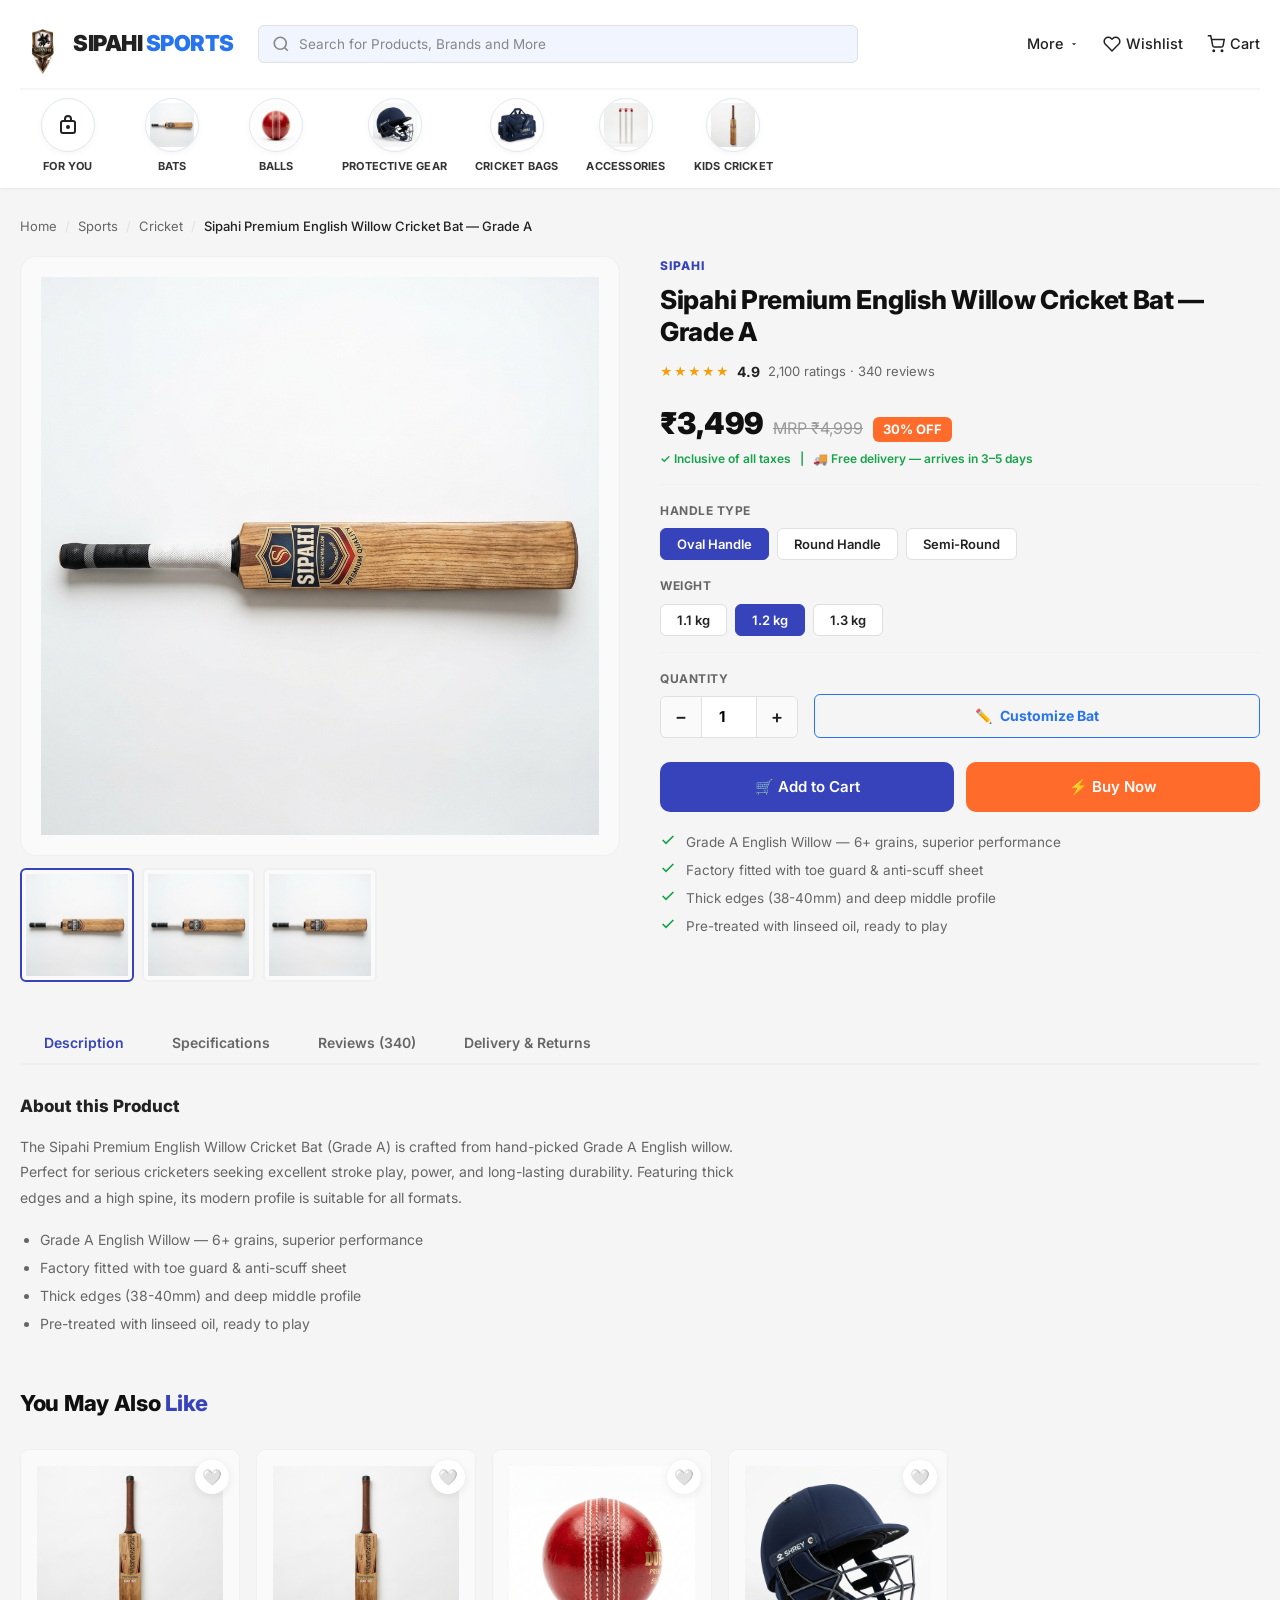
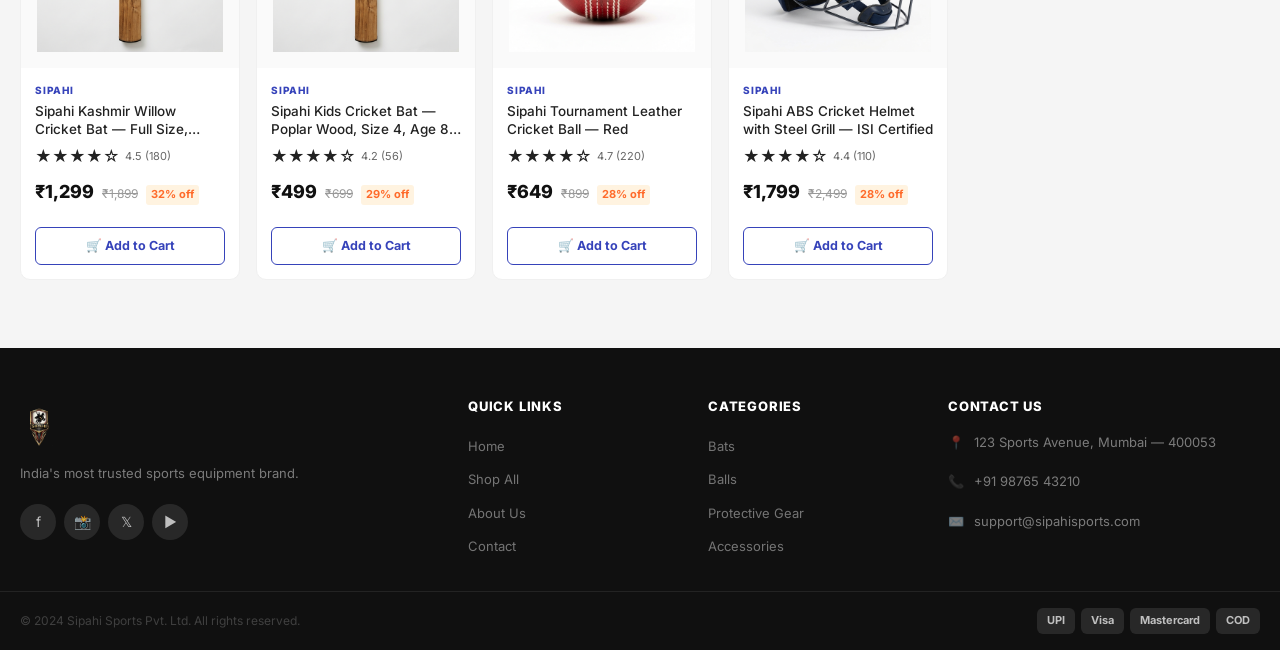
==== commit 141ed46a: "feat: implement new branding header and styles for Sipahi sports platform" ====
--- a/shop-detail.html
+++ b/shop-detail.html
@@ -231,12 +231,27 @@
 
         <div class="detail-divider"></div>
 
-        <!-- Quantity -->
-        <p class="qty-label">Quantity</p>
-        <div class="qty-picker" data-qty-picker>
-          <button class="qty-btn" data-qty-minus>−</button>
-          <input class="qty-val" type="number" value="1" min="1" max="99" data-qty-val>
-          <button class="qty-btn" data-qty-plus>+</button>
+        <!-- Quantity & Customize Row -->
+        <div class="qty-custom-row" style="display:flex; align-items:center; gap:16px; margin-bottom:24px;">
+          <div>
+            <p class="qty-label" style="margin-bottom:8px">Quantity</p>
+            <div class="qty-picker" style="margin-bottom:0" data-qty-picker>
+              <button class="qty-btn" data-qty-minus>−</button>
+              <input class="qty-val" type="number" value="1" min="1" max="99" data-qty-val>
+              <button class="qty-btn" data-qty-plus>+</button>
+            </div>
+          </div>
+          <div style="flex-grow:1; align-self:flex-end">
+            <button class="btn btn-outline" id="btn-customize-bat" style="width:100%; height:44px; display:flex; align-items:center; justify-content:center; gap:8px; border-color:#2874f0; color:#2874f0; font-weight:700; border-radius:var(--radius-sm);">
+              <span>✏️</span> Customize Bat
+            </button>
+          </div>
+        </div>
+        
+        <!-- Customization Summary Display -->
+        <div id="customization-summary" style="display:none; background:#f0f5ff; border:1px dashed #2874f0; border-radius:var(--radius-sm); padding:10px 14px; margin-bottom:24px; font-size:13px; color:#1e3a8a; line-height:1.5;">
+          <strong>Customization applied:</strong>
+          <div id="custom-details-text" style="margin-top:4px; font-weight:500;"></div>
         </div>
 
         <!-- CTA Buttons -->
@@ -514,6 +529,73 @@
   </div>
 </footer>
 
+<!-- ── CUSTOMIZATION MODAL ── -->
+<div class="modal-overlay" id="customize-modal">
+  <div class="modal-container">
+    <!-- Modal Header -->
+    <div style="padding: 16px 20px; border-bottom: 1px solid #edf2f7; display: flex; align-items: center; justify-content: space-between;">
+      <h3 style="font-size: 16px; font-weight: 800; margin: 0; color: #1a202c; display: flex; align-items: center; gap: 8px;">
+        <span>🏏</span> Customize Your Cricket Bat
+      </h3>
+      <button id="close-customize-modal" style="background: none; border: none; font-size: 20px; cursor: pointer; color: #718096; line-height: 1; padding: 4px;">✕</button>
+    </div>
+    <!-- Modal Body -->
+    <form id="customize-form" style="padding: 20px; display: flex; flex-direction: column; gap: 16px; margin: 0;">
+      <!-- Custom Laser Engraving -->
+      <div>
+        <label style="display: block; font-size: 13px; font-weight: 700; color: #4a5568; margin-bottom: 6px;">1. Laser Name Engraving (Free)</label>
+        <input type="text" id="custom-engraving" placeholder="e.g. SATYAM PANDEY" maxlength="15" style="width: 100%; padding: 10px 12px; border: 1.5px solid #cbd5e0; border-radius: 6px; font-size: 13px; outline: none; text-transform: uppercase;">
+        <span style="font-size: 11px; color: #718096; margin-top: 4px; display: block;">Max 15 characters (A-Z, 0-9). Engraved on the side edge of the bat.</span>
+      </div>
+
+      <!-- Grip Color Option -->
+      <div>
+        <label style="display: block; font-size: 13px; font-weight: 700; color: #4a5568; margin-bottom: 8px;">2. Select Grip Color</label>
+        <div style="display: flex; gap: 8px; flex-wrap: wrap;">
+          <label style="cursor: pointer; display: flex; align-items: center; gap: 6px; font-size: 12px; font-weight: 600; padding: 8px 10px; border: 1.5px solid #cbd5e0; border-radius: 6px; flex-grow: 1; justify-content: center; margin: 0;">
+            <input type="radio" name="grip-color" value="White" checked style="accent-color: #2874f0;"> White
+          </label>
+          <label style="cursor: pointer; display: flex; align-items: center; gap: 6px; font-size: 12px; font-weight: 600; padding: 8px 10px; border: 1.5px solid #cbd5e0; border-radius: 6px; flex-grow: 1; justify-content: center; margin: 0;">
+            <input type="radio" name="grip-color" value="Blue" style="accent-color: #2874f0;"> Blue
+          </label>
+          <label style="cursor: pointer; display: flex; align-items: center; gap: 6px; font-size: 12px; font-weight: 600; padding: 8px 10px; border: 1.5px solid #cbd5e0; border-radius: 6px; flex-grow: 1; justify-content: center; margin: 0;">
+            <input type="radio" name="grip-color" value="Black" style="accent-color: #2874f0;"> Black
+          </label>
+          <label style="cursor: pointer; display: flex; align-items: center; gap: 6px; font-size: 12px; font-weight: 600; padding: 8px 10px; border: 1.5px solid #cbd5e0; border-radius: 6px; flex-grow: 1; justify-content: center; margin: 0;">
+            <input type="radio" name="grip-color" value="Orange" style="accent-color: #2874f0;"> Orange
+          </label>
+        </div>
+      </div>
+
+      <!-- Premium Upgrades -->
+      <div>
+        <label style="display: block; font-size: 13px; font-weight: 700; color: #4a5568; margin-bottom: 8px;">3. Premium Add-ons</label>
+        <div style="display: flex; flex-direction: column; gap: 8px;">
+          <label style="cursor: pointer; display: flex; align-items: center; justify-content: space-between; padding: 10px 12px; border: 1.5px solid #cbd5e0; border-radius: 6px; font-size: 12px; font-weight: 600; margin: 0;">
+            <span style="display: flex; align-items: center; gap: 8px;">
+              <input type="checkbox" id="add-knocking" style="width: 16px; height: 16px; accent-color: #2874f0;">
+              <span>Professional Knocking Service</span>
+            </span>
+            <span style="color: #2874f0;">+₹250</span>
+          </label>
+          <label style="cursor: pointer; display: flex; align-items: center; justify-content: space-between; padding: 10px 12px; border: 1.5px solid #cbd5e0; border-radius: 6px; font-size: 12px; font-weight: 600; margin: 0;">
+            <span style="display: flex; align-items: center; gap: 8px;">
+              <input type="checkbox" id="add-scuff" style="width: 16px; height: 16px; accent-color: #2874f0;">
+              <span>Anti-Scuff Sheet Upgrade</span>
+            </span>
+            <span style="color: #2874f0;">+₹150</span>
+          </label>
+        </div>
+      </div>
+
+      <!-- Apply Customization Button -->
+      <button type="submit" style="background: #2874f0; color: #fff; border: none; padding: 12px; border-radius: 8px; font-weight: 700; font-size: 14px; cursor: pointer; display: flex; align-items: center; justify-content: center; gap: 8px; margin-top: 8px; transition: background 0.15s ease;">
+        Apply Customization
+      </button>
+    </form>
+  </div>
+</div>
+
 <button class="scroll-top" id="scroll-top" aria-label="Scroll to top">↑</button>
 <script src="javascript/sipahi.js"></script>
 </body>
--- a/stylesheets/sipahi.css
+++ b/stylesheets/sipahi.css
@@ -2404,3 +2404,36 @@
   .about-hero-text h1 { font-size: 26px; }
   .detail-actions { flex-direction: column; }
 }
+
+/* Customization Modal Styling */
+@keyframes modalSlideIn {
+  from { transform: translateY(30px); opacity: 0; }
+  to { transform: translateY(0); opacity: 1; }
+}
+.modal-overlay {
+  display: none;
+  position: fixed;
+  top: 0;
+  left: 0;
+  width: 100%;
+  height: 100%;
+  background: rgba(0,0,0,0.55);
+  z-index: 9999;
+  align-items: center;
+  justify-content: center;
+  backdrop-filter: blur(4px);
+}
+.modal-overlay.open {
+  display: flex !important;
+}
+.modal-container {
+  background: #fff;
+  border-radius: 12px;
+  width: 92%;
+  max-width: 500px;
+  box-shadow: 0 10px 30px rgba(0,0,0,0.15);
+  overflow: hidden;
+  position: relative;
+  animation: modalSlideIn 0.3s cubic-bezier(0.16, 1, 0.3, 1);
+}
+
